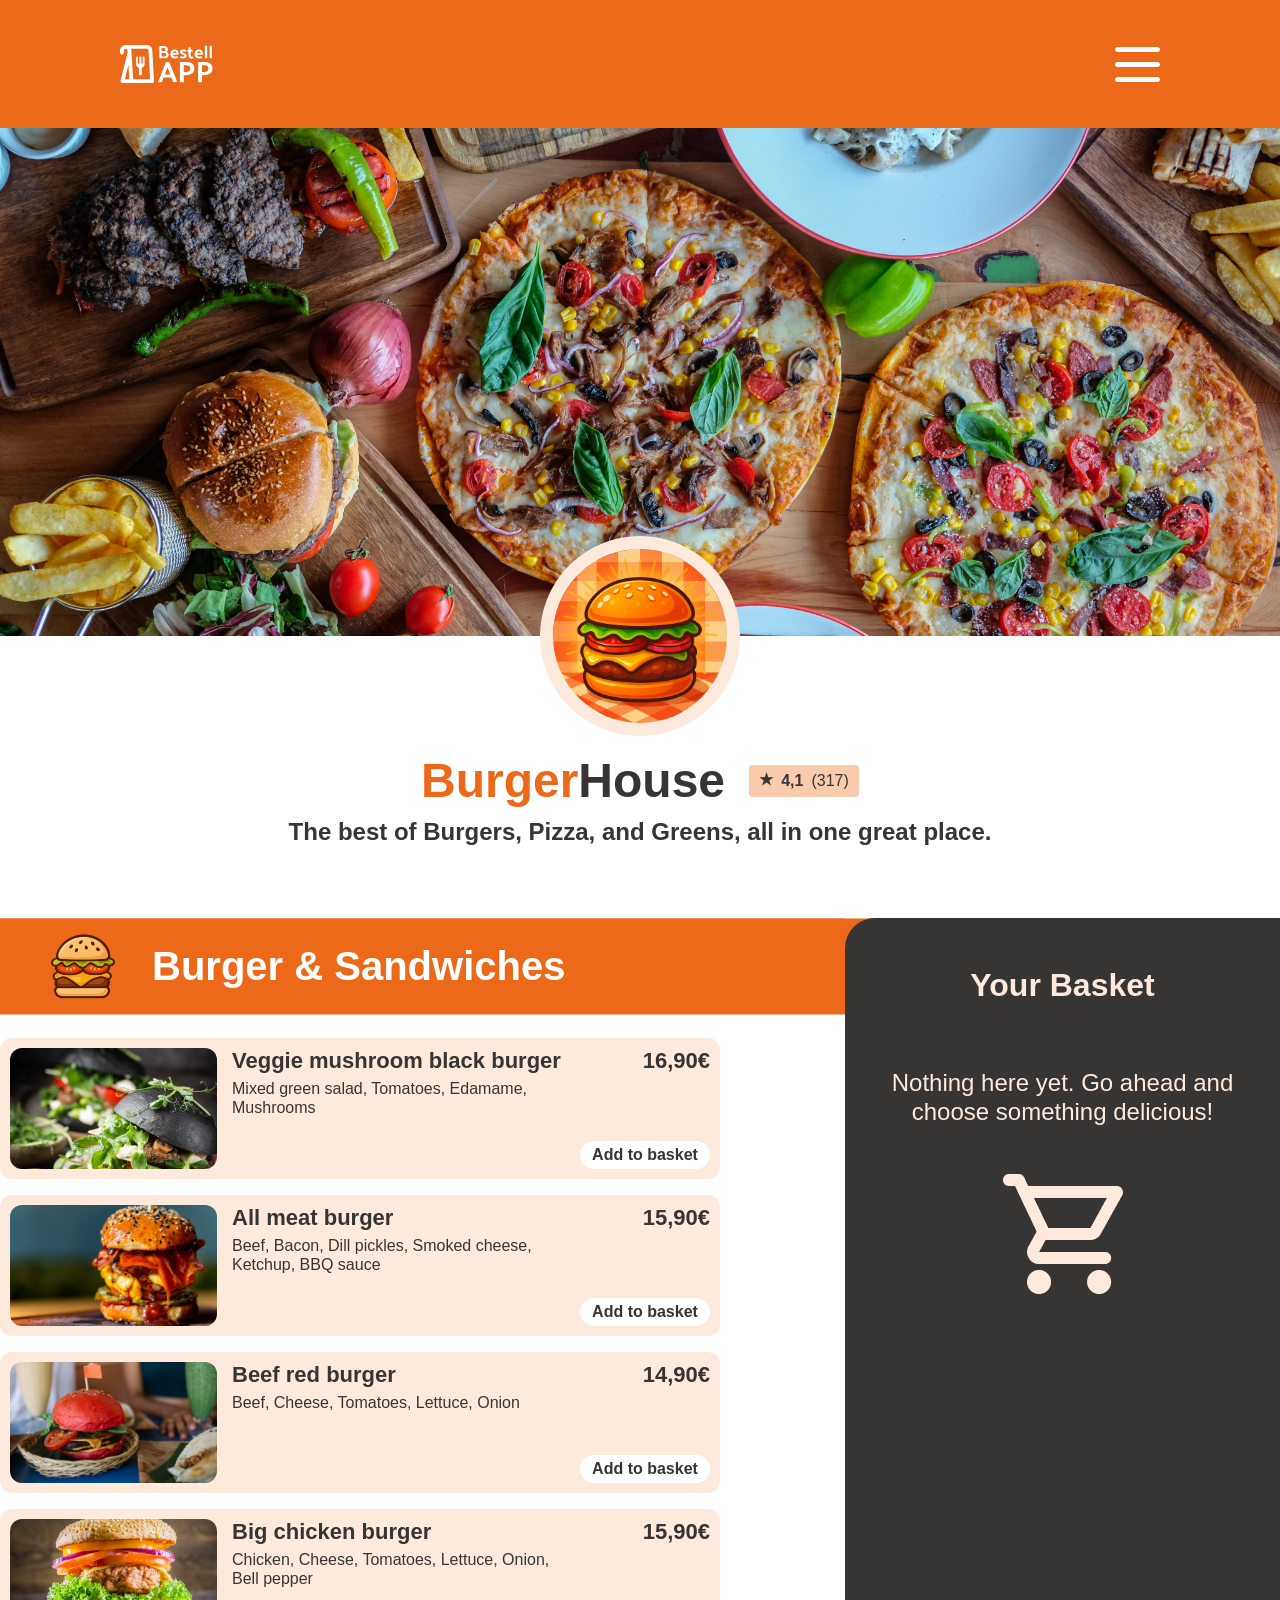
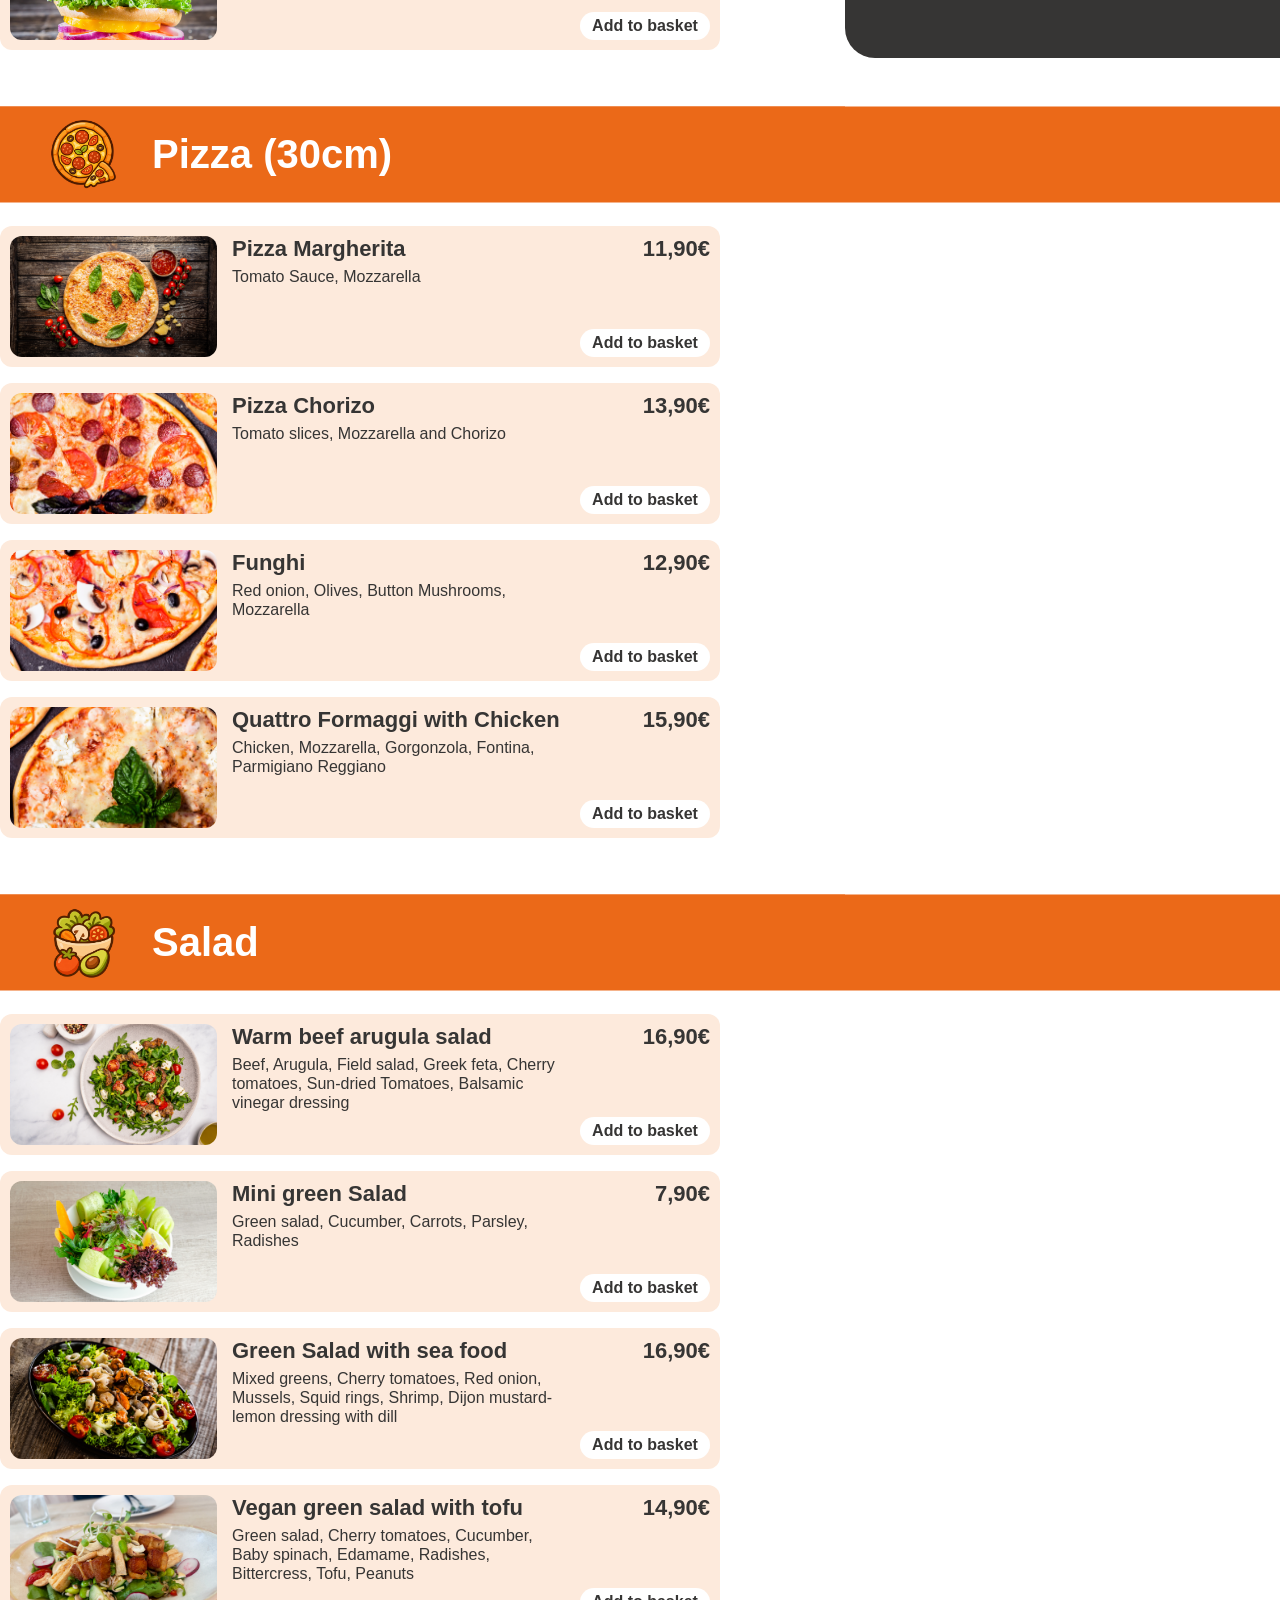
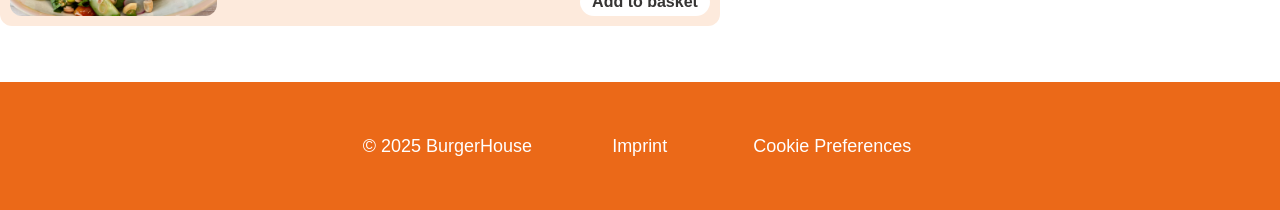
==== index.html @ 4fce0059 "feat: navigation edited" ====
<!DOCTYPE html>
<html lang="en">

<head>
    <meta charset="UTF-8">
    <meta name="viewport" content="width=device-width, initial-scale=1.0">
    <title>BestellApp</title>
    <link rel="stylesheet" href="./style.css">
    <link rel="shortcut icon" href="./assets/icons/Logo 02.svg" type="image/svg">

    <script src="./scripts/db.js" defer></script>
    <script src="./scripts/template.js" defer></script>
    <script src="./script.js" defer></script>
</head>

<body>
    <div class="page-container">

        <!-- HEADER -->
        <header class="site-header">
            <div class="header-content">

                <img class="header-logo" src="./assets/icons/Logo 02.svg" alt="BestellApp Logo">


                <!-- HAMBURGER-MENÜ -->
                <details class="menu-dropdown">

                    <summary aria-label="Open meal categories">
                        <img class="menu-icon" src="./assets/icons/dehaze.svg" alt="">
                    </summary>


                    <!-- KATEGORIE-NAVIGATION -->
                    <nav class="category-nav" aria-label="Meal categories">

                        <a href="#burger-category">
                            <img src="./assets/img/burger_picture.png" alt="">
                            Burger & Sandwiches
                        </a>

                        <a href="#pizza-category">
                            <img src="./assets/img/pizza_picture.png" alt="">
                            Pizza (30cm)
                        </a>

                        <a href="#salad-category">
                            <img src="./assets/img/salat_picture.png" alt="">
                            Salad
                        </a>

                    </nav>


                </details>


            </div>
        </header>
        <main>
            <!-- HERO SECTION -->
            <section class="restaurant-hero" aria-labelledby="restaurant-name">

                <div class="hero-image"></div>

                <div class="restaurant-info">

                    <img class="restaurant-logo" src="./assets/img/burger_hero.png" alt="BurgerHouse Logo">

                    <div class="restaurant-heading">

                        <h1 id="restaurant-name">
                            <span>Burger</span>House
                        </h1>

                        <div class="restaurant-rating" aria-label="Rating: 4.1 out of 5 stars, based on 317 reviews">

                            <span aria-hidden="true">★</span>
                            <span>4,1</span>
                            <span class="rating-count">(317)</span>

                        </div>
                    </div>

                    <p class="restaurant-description">
                        The best of Burgers, Pizza, and Greens, all in one great place.
                    </p>

                </div>

            </section>

            <!-- SPEISEKARTE UND WARENKORB -->
            <div class="menu-and-basket">

                <!-- SPEISEKARTE -->
                <section class="menu-section" aria-label="Our menu">
                    <!-- BURGER & SANDWICHES -->
                    <section class="meal-category" id="burger-category" aria-labelledby="burger-heading">

                        <div class="meal-category-heading">
                            <div class="meal-category-heading-content">
                                <img src="./assets/img/burger_picture.png" alt="">
                                <h2 id="burger-heading">Burger & Sandwiches</h2>
                            </div>
                        </div>

                        <div id="burger-list" class="meal-list">

                        </div>

                    </section>

                    <!-- PIZZA -->
                    <section class="meal-category" id="pizza-category" aria-labelledby="pizza-heading">

                        <div class="meal-category-heading">
                            <div class="meal-category-heading-content">
                                <img src="./assets/img/pizza_picture.png" alt="">
                                <h2 id="pizza-heading">Pizza (30cm)</h2>
                            </div>
                        </div>

                        <div id="pizza-list" class="meal-list">

                        </div>
                    </section>

                    <!-- SALAD -->
                    <section class="meal-category" id="salad-category" aria-labelledby="salad-heading">
                        <div class="meal-category-heading">
                            <div class="meal-category-heading-content">
                                <img src="./assets/img/salat_picture.png" alt="">
                                <h2 id="salad-heading">Salad</h2>
                            </div>
                        </div>

                        <div id="salad-list" class="meal-list">

                        </div>
                    </section>

                </section>

                <!-- STICKY WARENKORB -->
                <aside class="basket-wrapper" aria-labelledby="basket-heading">

                    <div class="basket">

                        <h2 id="basket-heading">Your Basket</h2>

                        <div class="basket-empty">
                            <p>
                                Nothing here yet.
                                Go ahead and choose something delicious!
                            </p>

                            <img src="./assets/img/shopping_cart.png" alt="Image of the Shopping-Cart"
                                class="basket-empty-icon">
                        </div>

                        <div class="basket-content d_none">

                            <div class="basket-items">

                            </div>

                            <div class="basket-summary">

                                <div class="summary-row">
                                    <span>Subtotal</span>
                                    <span id="basket-subtotal">0,00€</span>
                                </div>

                                <div class="summary-row">
                                    <span>Delivery fee</span>
                                    <span>4,99€</span>
                                </div>

                                <div class="summary-divider"></div>

                                <div class="summary-row total-row">
                                    <span>Total</span>
                                    <span id="basket-total">0,00€</span>
                                </div>

                                <button id="basket-buy-btn" class="buy-now-btn" type="button">
                                    Buy now
                                </button>

                            </div>

                        </div>

                    </div>
                </aside>
            </div>

        </main>

        <!-- FOOTER -->
        <footer>
            <div class="footer-content">
                <p>© 2025 BurgerHouse</p>

                <a href="./imprint.html">Imprint</a>

                <button type="button">
                    Cookie Preferences
                </button>
            </div>
        </footer>


        <!-- BESTELLBESTÄTIGUNG -->
        <dialog id="order-dialog" class="order-dialog" aria-labelledby="order-dialog-heading"
            aria-describedby="order-dialog-description">

            <!-- Dialog schließen -->
            <button id="order-dialog-close-id" class="order-dialog-close" type="button"
                aria-label="Close order confirmation">
                ×
            </button>

            <!-- Bestätigungsinhalt -->
            <div class="order-dialog-content">

                <img src="./assets/icons/delivery_car.png" alt="" class="order-dialog-icon">

                <div class="order-dialog-text">
                    <h2 id="order-dialog-heading">Order confirmed!</h2>
                    <p id="order-dialog-description">Your food is on the way!</p>
                </div>

            </div>

        </dialog>


    </div>
</body>

</html>
---- style.css ----
/* Globale Farbvariablen */

:root {
    --primary-color: rgb(235, 105, 24);
    --text-primary: rgb(54, 53, 52);
    --text-secondary: rgb(255, 255, 255);
    --background-color: rgb(255, 255, 255);
    --rating-background: rgb(250, 202, 172);
    --logo-border: rgb(253, 234, 220);
}

/* Globale Einstellungen */

* {
    box-sizing: border-box;
    margin: 0;
    scroll-behavior: smooth;
}

body {
    min-height: 100dvh;
    background-color: var(--background-color);
    color: var(--text-primary);
    font-family: Arial, Helvetica, sans-serif;
    padding-top: 128px;
}

.page-container {
    width: 100%;
    max-width: 1440px;
    margin: 0 auto;
}

/* HEADER */


/* FIXED HEADER */

.site-header {
    position: fixed;
    top: 0;
    left: 0;
    z-index: 1000;

    width: 100%;
    height: 128px;

    background-color: var(--primary-color);
}

.header-content {
    position: relative;

    width: 100%;
    max-width: 1440px;
    margin: 0 auto;

    height: 100%;
    display: flex;
    justify-content: space-between;
    align-items: center;
    padding: 0 120px;
}

.header-logo {
    width: 93px;
    height: 38px;
    object-fit: contain;
}

.menu-icon {
    width: 45px;
    height: 35px;
    object-fit: contain;
}


/* HAMBURGER-MENÜ */

.menu-dropdown {
    position: relative;
}

/* ANKLICKBARER HAMBURGER-BEREICH */

.menu-dropdown summary {
    display: flex;
    align-items: center;

    list-style: none;
    cursor: pointer;
}

/* STANDARD-PFEIL VON DETAILS ENTFERNEN */

.menu-dropdown summary::-webkit-details-marker {
    display: none;
}


/* KATEGORIE-NAVIGATION HORIZONTAL IM HEADER */

.category-nav {
    position: absolute;
    top: 50%;
    right: calc(100% + 24px);
    transform: translateY(-50%);

    width: max-content;
    padding: 0;

    display: flex;
    flex-direction: row;
    align-items: center;
    gap: 12px;

    background-color: transparent;
}

/* LINKS MIT KATEGORIE-ICONS */

.category-nav a {
    display: flex;
    align-items: center;
    gap: 8px;

    padding: 10px;

    color: var(--text-secondary);
    font-size: 18px;
    font-weight: 600;
    text-decoration: none;
    white-space: nowrap;

    border-radius: 8px;
}

/* KATEGORIE-ICONS */

.category-nav img {
    width: 32px;
    height: 32px;
    object-fit: contain;
    flex-shrink: 0;
}

/* HOVER-EFFEKT */

.category-nav a:hover {
    background-color: rgba(255, 255, 255, 0.15);
}

/* FOKUS FÜR DIE TASTATURBEDIENUNG */

.menu-dropdown summary:focus-visible,
.category-nav a:focus-visible {
    outline: 2px solid white;
    outline-offset: 3px;
}

/* HERO SECTION */

.restaurant-hero {
    width: 100%;
    background-color: var(--background-color);
}

.hero-image {
    width: 100%;
    height: 508px;

    background-image: url("./assets/img/hero.jpg");

    background-repeat: no-repeat;

    background-position: center;

    background-size: cover;
}

/* RESTAURANT INFORMATIONEN */

.restaurant-info {
    display: flex;
    flex-direction: column;
    align-items: center;
    padding: 0 20px 72px;
}

.restaurant-logo {
    width: 200px;
    height: 200px;

    border: 13px solid var(--logo-border);
    border-radius: 50%;
    object-fit: cover;

    margin-top: -100px;
    position: relative;
}

/* Restaurantname und Bewertung */

.restaurant-heading {
    display: flex;
    align-items: center;
    justify-content: center;
    gap: 24px;
    margin-top: 16px;
}

.restaurant-heading h1 {
    font-size: 48px;
    font-weight: 700;
    line-height: 1.2;
}

.restaurant-heading h1 span {
    color: var(--primary-color);
}

.restaurant-rating {
    display: flex;
    align-items: center;
    justify-content: center;
    gap: 8px;

    min-width: 110px;
    height: 32px;
    padding: 4px 5px;

    background-color: var(--rating-background);
    border-radius: 4px;

    font-size: 16px;
    font-weight: bold;
}

.restaurant-rating span:first-child {
    transform: translateY(-1.5px);
}

.rating-count {
    font-weight: normal;
}

/* Restaurantbeschreibung */

.restaurant-description {
    margin-top: 8px;
    font-size: 24px;
    font-weight: bold;
    line-height: 1.2;
    text-align: center;
}

/* SPEISEKARTE */

.menu-section {
    width: 100%;
}

/* ABSTAND BEIM SPRINGEN ZU EINER KATEGORIE */

.meal-category {
    scroll-margin-top: 144px;
}


/* KATEGORIE-ÜBERSCHRIFT */

.meal-category-heading {
    width: 100%;
    min-height: 96px;
    background-color: var(--primary-color);
}

.meal-category-heading-content {
    width: 100%;
    max-width: 1200px;
    min-height: 96px;
    margin: 0 auto;
    padding-left: 40px;

    display: flex;
    align-items: center;
    gap: 24px;
}

.meal-category-heading-content img {
    width: 88px;
    height: 91px;
    object-fit: contain;
    flex-shrink: 0;
}

.meal-category-heading h2 {
    font-size: 40px;
    line-height: 1.2;
    font-weight: 700;
    color: var(--text-secondary);
}

/* GERICHTELISTE */

.meal-list {
    width: 100%;
    max-width: 1200px;
    margin: 0 auto;
    padding: 24px 0 56px;

    display: flex;
    flex-direction: column;
    align-items: flex-start;
    gap: 16px;
}

/* GERICHTSKARTE */

.meal-card {
    width: 100%;
    max-width: 720px;
    min-height: 141px;
    padding: 10px;

    display: flex;
    gap: 15px;

    background-color: rgb(253, 234, 220);
    border-radius: 12px;
}

/* GERICHTSBILD */

.meal-card-image {
    width: 207px;
    height: 121px;
    object-fit: cover;
    border-radius: 12px;
    flex-shrink: 0;
}

/* GERICHTSINFORMATIONEN */

.meal-card-info {
    flex: 1;
    min-width: 0;

    display: flex;
    flex-direction: column;
    gap: 4px;
}

.meal-card-info h3 {
    font-size: 22px;
    font-weight: 600;
    line-height: 1.2;
}

.meal-card-info p {
    font-size: 16px;
    font-weight: 500;
    line-height: 1.2;
}

/* PREIS UND BESTELLBUTTON */

.meal-card-order {
    flex: 0 0 130px;

    display: flex;
    flex-direction: column;
    justify-content: space-between;
    align-items: flex-end;
}

.meal-price {
    font-size: 22px;
    font-weight: 600;
    line-height: 1.2;
}

.meal-card-order button {
    padding: 5px 8px;
    width: 130px;

    border: none;
    border-radius: 20px;

    background-color: var(--background-color);
    color: var(--text-primary);

    font-size: 16px;
    font-weight: 600;
    cursor: pointer;
}

.meal-card-order button:hover {
    color: var(--primary-color);
}


/* FOOTER */

footer {
    width: 100%;
    height: 128px;
    background-color: var(--primary-color);
}

.footer-content {
    width: 100%;
    height: 100%;

    display: flex;
    justify-content: center;
    align-items: center;
    gap: 80px;
}

.footer-content p,
.footer-content a,
.footer-content button {
    color: var(--text-secondary);
    font-size: 18px;
    font-weight: 400;
}

.footer-content a {
    text-decoration: none;
}

.footer-content button {
    border: none;
    background: transparent;
    font-family: inherit;
    cursor: pointer;
}

.footer-content a:hover,
.footer-content button:hover {
    text-decoration: underline;
}

/* SPEISEKARTE UND WARENKORB - FLEXBOX LAYOUT */

.menu-and-basket {
    display: flex;
    align-items: stretch;
}

.menu-section {
    flex: 1;
    min-width: 0;
}

.basket-wrapper {
    flex: 0 0 435px;
}

/* STICKY WARENKORB */

.basket {
    position: sticky;
    top: 144px;

    width: 100%;
    height: min(794px, calc(100dvh - 160px));

    padding: 48px 24px 32px;

    background-color: var(--text-primary);
    color: var(--logo-border);

    border-top-left-radius: 30px;
    border-bottom-left-radius: 30px;

    display: flex;
    flex-direction: column;
    align-items: center;
}

/* WARENKORB ÜBERSCHRIFT */

.basket h2 {
    font-family: 'Palanquin', Arial, sans-serif;
    font-size: 32px;
    font-weight: 700;
    line-height: 1.2;
    text-align: center;
    margin-bottom: 48px;
}

/* LEERER WARENKORB */

.basket-empty {
    display: flex;
    flex-direction: column;
    align-items: center;
    gap: 48px;
    margin-top: 16px;
}

.basket-empty p {
    width: 100%;
    max-width: 387px;

    font-size: 24px;
    font-weight: 500;
    line-height: 1.2;
    text-align: center;
}

/* EINKAUFSWAGEN ICON */

.basket-empty-icon {
    width: 120px;
    height: 120px;
    object-fit: contain;
}

/* GEFÜLLTER WARENKORB */

.basket-content {
    width: 100%;
    flex: 1;
    min-height: 0;

    display: flex;
    flex-direction: column;
    justify-content: space-between;
    gap: 24px;
}

/* SCROLLBARER BEREICH FÜR WARENKORB-GERICHTE */

.basket-items {
    width: 100%;
    max-width: 350px;
    margin: 0 auto;

    display: flex;
    flex-direction: column;
    gap: 12px;

    flex: 1;
    min-height: 0;
    max-height: 411px;

    overflow-y: auto;
    padding-right: 10px;
}

/* SCROLLBAR IM WARENKORB */

.basket-items::-webkit-scrollbar {
    width: 4px;
}

.basket-items::-webkit-scrollbar-thumb {
    background-color: var(--logo-border);
    border-radius: 10px;
}

/* EINZELNE WARENKORB-KARTE */

.basket-item {
    width: 100%;
    min-height: 129px;
    flex-shrink: 0;

    padding: 20px;

    display: flex;
    flex-direction: column;
    gap: 8px;

    background-color: var(--logo-border);
    color: var(--text-primary);

    border-radius: 20px;
}

/* OBERER BEREICH DER WARENKORB-KARTE */

.basket-item-top {
    display: flex;
    justify-content: space-between;
    align-items: flex-start;
    gap: 12px;
}

/* GERICHTNAME UND ANZAHL */

.basket-item-top h3 {
    flex: 1;
    min-width: 0;

    font-size: 22px;
    font-weight: 700;
    line-height: 1.2;
}

/* UNTERER BEREICH DER WARENKORB-KARTE */

.basket-item-bottom {
    display: flex;
    justify-content: space-between;
    align-items: center;
}

/* MENGENANZEIGE MIT PLUS- UND MINUSBUTTON */

.basket-quantity {
    display: flex;
    align-items: center;
    gap: 4px;

    font-size: 22px;
    font-weight: 700;
}

/* BUTTONS ZUM ÄNDERN DER ANZAHL */

.basket-quantity button {
    min-width: 24px;
    min-height: 26px;

    padding: 0;
    border: none;

    background: transparent;
    color: inherit;

    font-size: 22px;
    font-weight: 700;
    cursor: pointer;
}

.basket-quantity button:hover {
    color: var(--primary-color);
}

/* BUTTON ZUM ENTFERNEN EINES GERICHTS */

.basket-delete-btn {
    padding: 0;
    border: none;

    background: transparent;
    color: inherit;

    cursor: pointer;
    flex-shrink: 0;
}

.basket-delete-btn img {
    width: 16px;
    height: 18px;
    display: block;
}

/* TASTATURFOKUS DER WARENKORB-BUTTONS */

.basket-delete-btn:focus-visible,
.basket-quantity button:focus-visible {
    outline: 2px solid var(--primary-color);
    outline-offset: 3px;
}

/* GESAMTPREIS EINES GERICHTS */

.basket-item-price {
    font-size: 22px;
    font-weight: 700;
    line-height: 1.2;
    white-space: nowrap;
}

/* PREISÜBERSICHT DES WARENKORBS */

.basket-summary {
    width: 100%;
    max-width: 340px;
    margin: 0 auto;

    flex-shrink: 0;

    display: flex;
    flex-direction: column;
    gap: 12px;
}

/* ZEILE FÜR ZWISCHENSUMME UND LIEFERGEBÜHR */

.summary-row {
    display: flex;
    justify-content: space-between;
    align-items: center;

    font-size: 16px;
    font-weight: 500;
    line-height: 1.2;
}

/* TRENNLINIE VOR DEM GESAMTPREIS */

.summary-divider {
    width: 100%;
    height: 2px;
    background-color: var(--logo-border);
}

/* GESAMTPREIS */

.total-row {
    font-size: 18px;
    font-weight: 700;
}

/* BESTELLBUTTON */

.buy-now-btn {
    margin-top: 8px;
    width: 100%;
    min-height: 52px;

    border: none;
    border-radius: 999px;

    background-color: var(--primary-color);
    color: var(--text-secondary);

    font-size: 18px;
    font-weight: 700;
    cursor: pointer;
}

.buy-now-btn:hover {
    opacity: 0.9;
}

.buy-now-btn:focus-visible {
    outline: 2px solid var(--logo-border);
    outline-offset: 3px;
}

/* BESTELLBESTÄTIGUNG - DIALOG */

.order-dialog {
    position: fixed;
    inset: 0;
    margin: auto;

    width: min(425px, calc(100% - 32px));
    max-height: calc(100dvh - 32px);
    padding: 32px 40px;

    border: none;
    border-radius: 30px;

    background-color: var(--text-primary);
    color: var(--logo-border);

    text-align: center;
}

/* Dialog nur im geöffneten Zustand als Flexbox anzeigen */
.order-dialog[open] {
    display: flex;
    flex-direction: column;
    align-items: center;

    animation: order-dialog-fade-in 250ms ease-out;
}

/* HINTERGRUND ABDUNKELN */

.order-dialog::backdrop {
    background-color: rgba(0, 0, 0, 0.3);
}

/* SCHLIESSEN-BUTTON */

.order-dialog-close {
    position: absolute;
    top: 16px;
    right: 16px;

    width: 32px;
    height: 32px;

    border: none;
    background: transparent;
    color: var(--logo-border);

    font-size: 26px;
    cursor: pointer;
}

.order-dialog-close:focus-visible {
    outline: 2px solid var(--logo-border);
    outline-offset: 3px;
}

/* BESTÄTIGUNGSINHALT */

.order-dialog-content {
    width: 100%;

    display: flex;
    flex-direction: column;
    align-items: center;
}

/* LIEFERWAGEN-ICON */

.order-dialog-icon {
    width: 90px;
    height: 70px;
    object-fit: contain;
    transform: scaleX(-1);
}

/* BESTÄTIGUNGSTEXTE */

.order-dialog-text {
    display: flex;
    flex-direction: column;
    align-items: center;
    gap: 4px;
}

.order-dialog-text h2 {
    font-size: 42px;
    font-weight: 700;
    line-height: 1.2;
}

.order-dialog-text p {
    font-size: 29px;
    font-weight: 700;
    line-height: 1.2;
}

/* ANIMATION BEIM ÖFFNEN */

@keyframes order-dialog-fade-in {
    from {
        opacity: 0;
    }

    to {
        opacity: 1;
    }
}

/* ANIMATION BEIM SCHLIESSEN */

.order-dialog.is-closing {
    opacity: 0;
    transition: opacity 250ms ease-in;
}


/* UTILITY-KLASSE ZUM AUSBLENDEN VON HTML-ELEMENTEN */

.d_none {
    display: none;
}

/* ORANGE HINTERGRÜNDE ÜBER DIE GESAMTE BILDSCHIRMBREITE */

.meal-category-heading,
footer {
    background-color: var(--primary-color);
    box-shadow: 0 0 0 100vmax var(--primary-color);
    clip-path: inset(0 -100vmax);
}
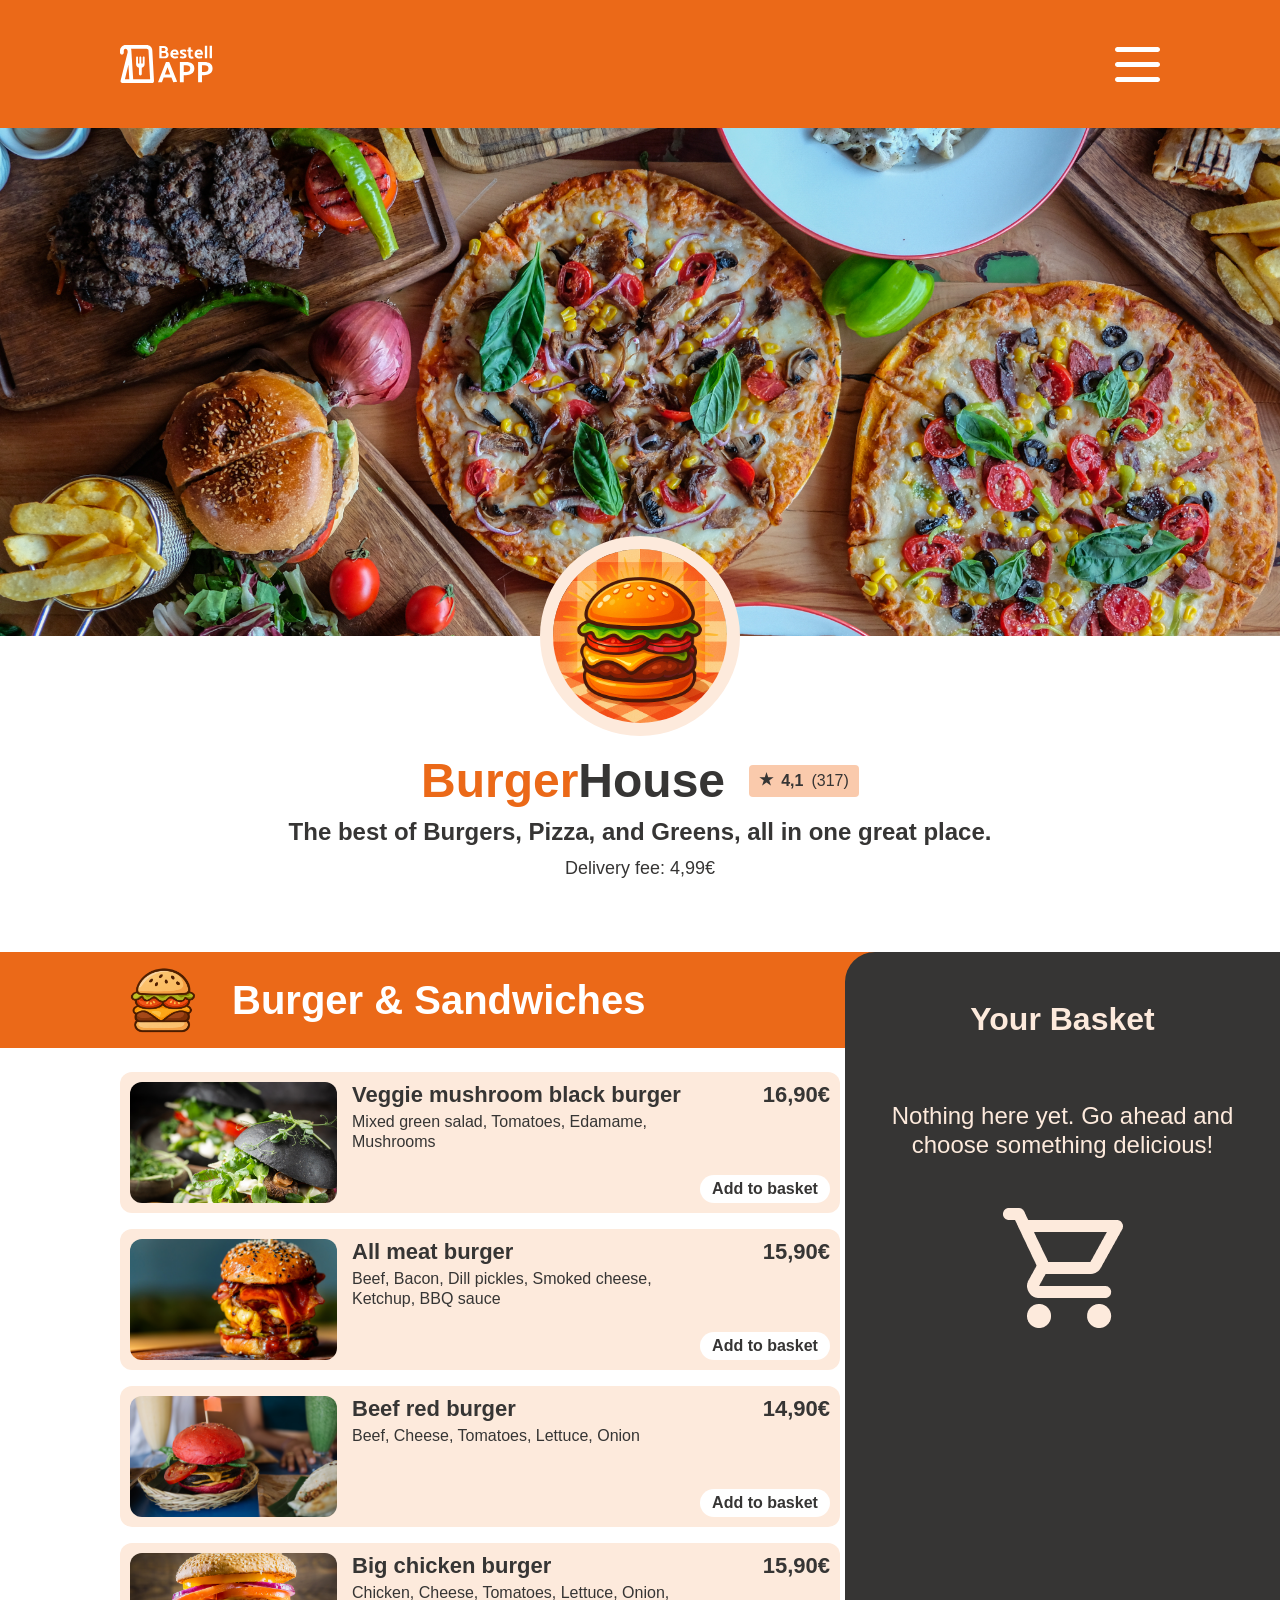
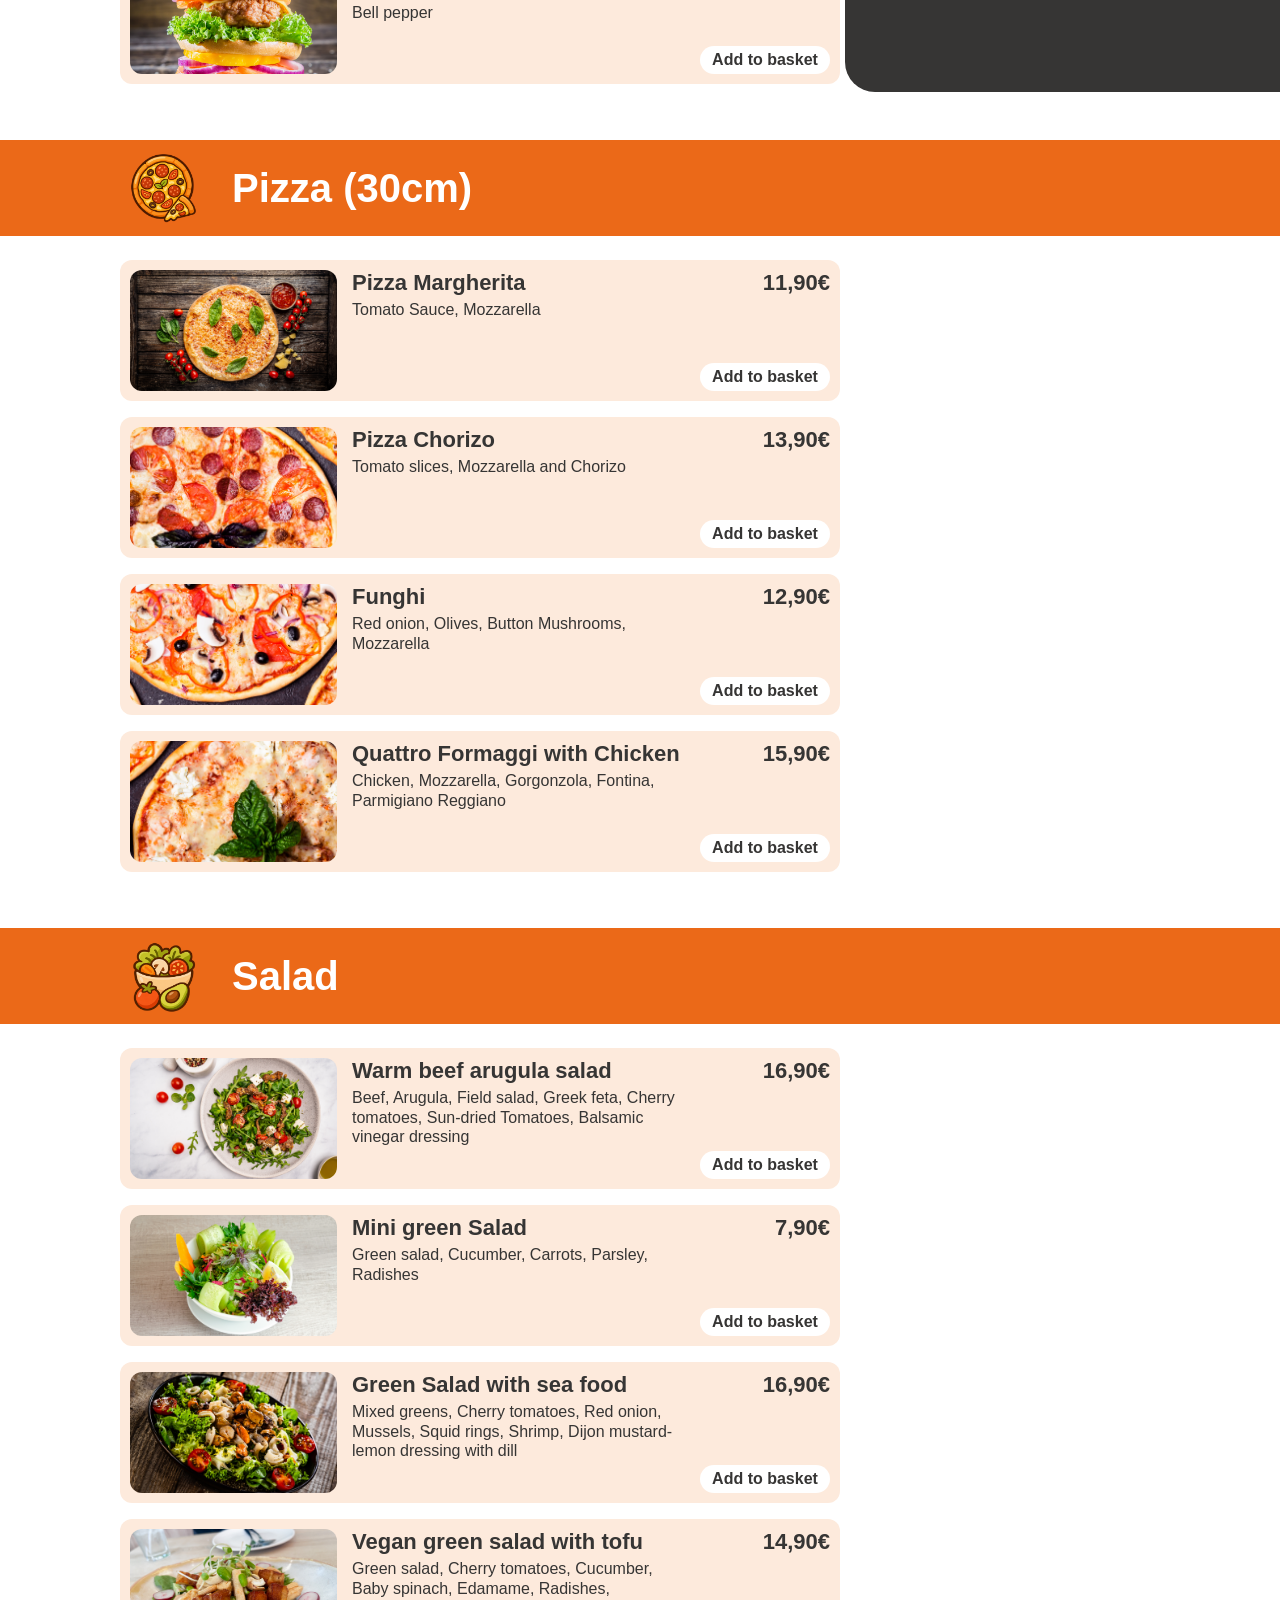
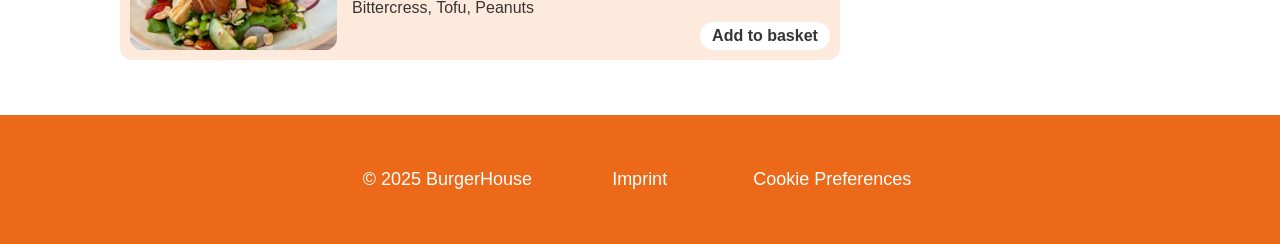
==== commit 18f3db7a: "feat: the rest of the static informations added" ====
--- a/index.html
+++ b/index.html
@@ -86,6 +86,11 @@
                         The best of Burgers, Pizza, and Greens, all in one great place.
                     </p>
 
+                    <!-- LIEFERINFORMATIONEN -->
+                    <p class="restaurant-delivery">
+                        Delivery fee: 4,99€
+                    </p>
+
                 </div>
 
             </section>
--- a/style.css
+++ b/style.css
@@ -254,6 +254,19 @@
     text-align: center;
 }
 
+/* LIEFERINFORMATIONEN */
+
+.restaurant-delivery {
+    margin-top: 12px;
+
+    font-size: 18px;
+    font-weight: 500;
+    line-height: 1.2;
+    text-align: center;
+
+    color: var(--text-primary);
+}
+
 /* SPEISEKARTE */
 
 .menu-section {
@@ -280,7 +293,7 @@
     max-width: 1200px;
     min-height: 96px;
     margin: 0 auto;
-    padding-left: 40px;
+    padding-left: 120px;
 
     display: flex;
     align-items: center;
@@ -307,7 +320,7 @@
     width: 100%;
     max-width: 1200px;
     margin: 0 auto;
-    padding: 24px 0 56px;
+    padding: 24px 0 56px 120px;
 
     display: flex;
     flex-direction: column;
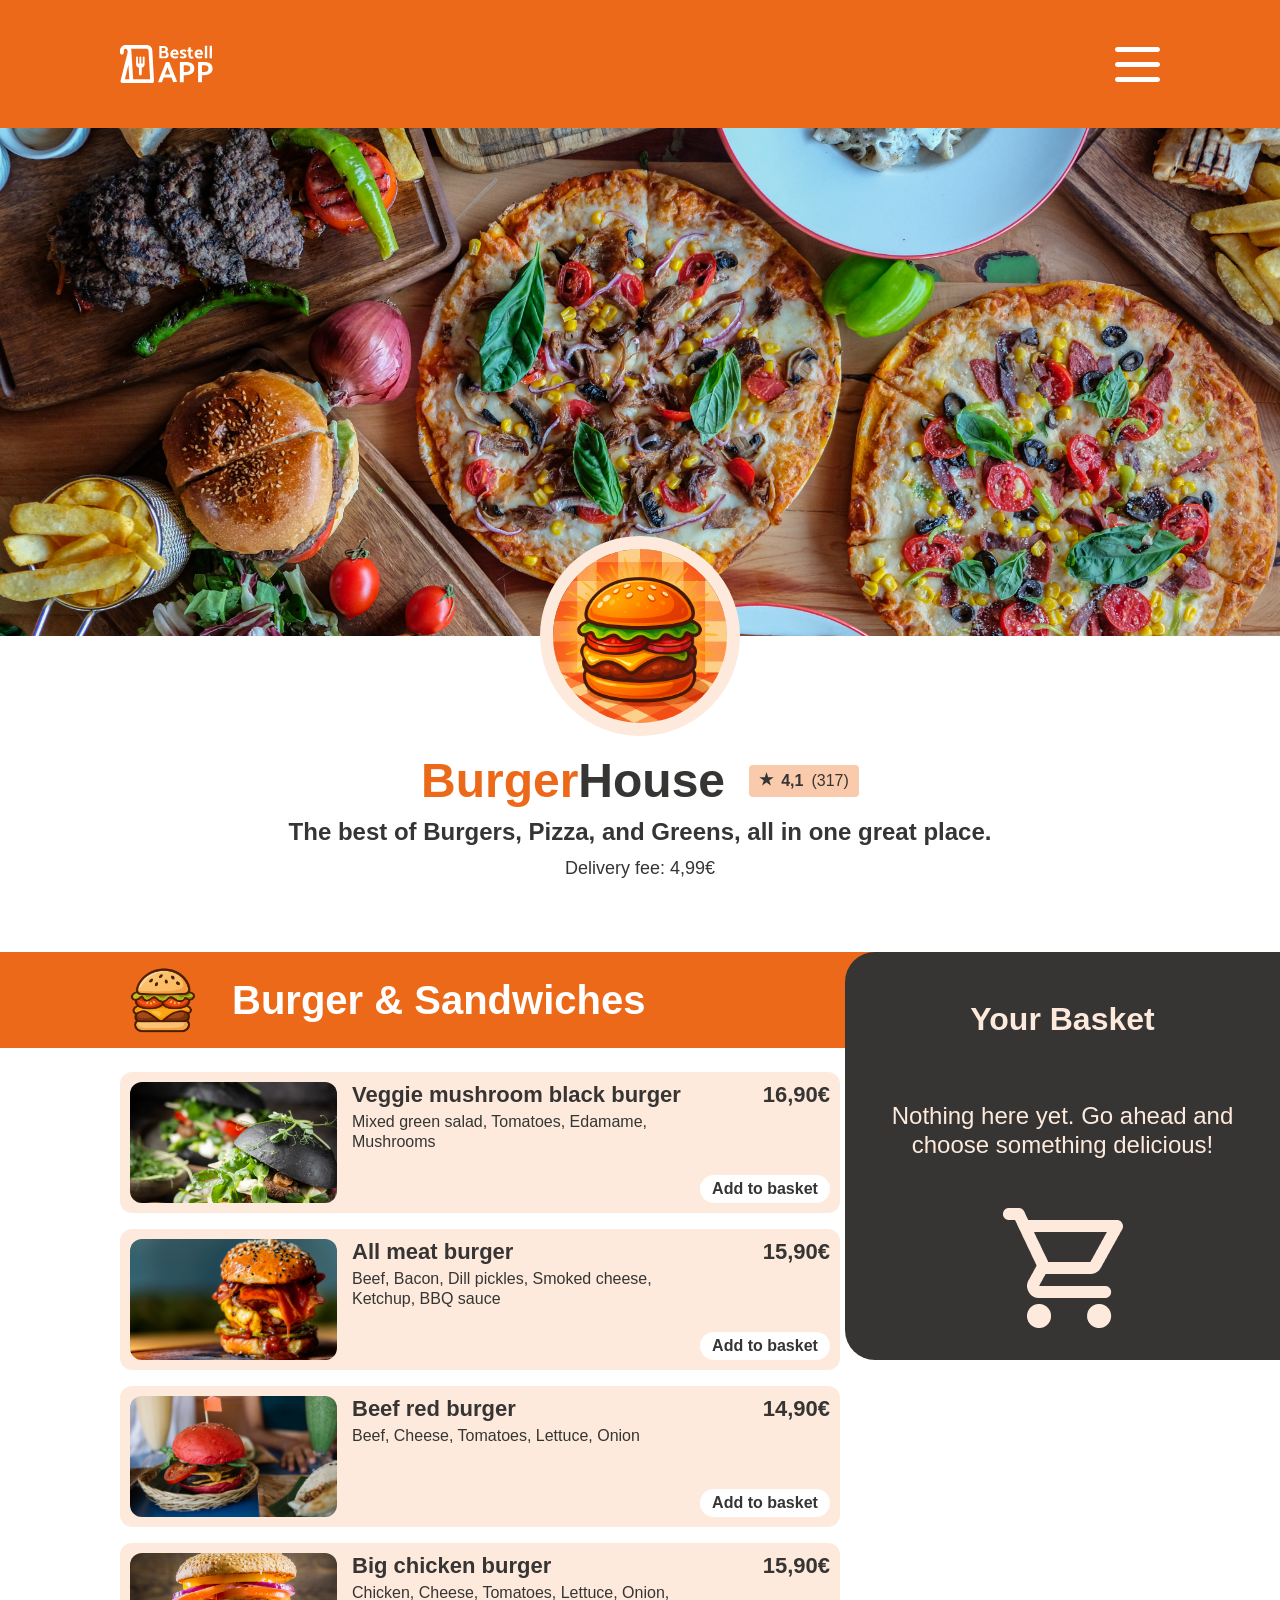
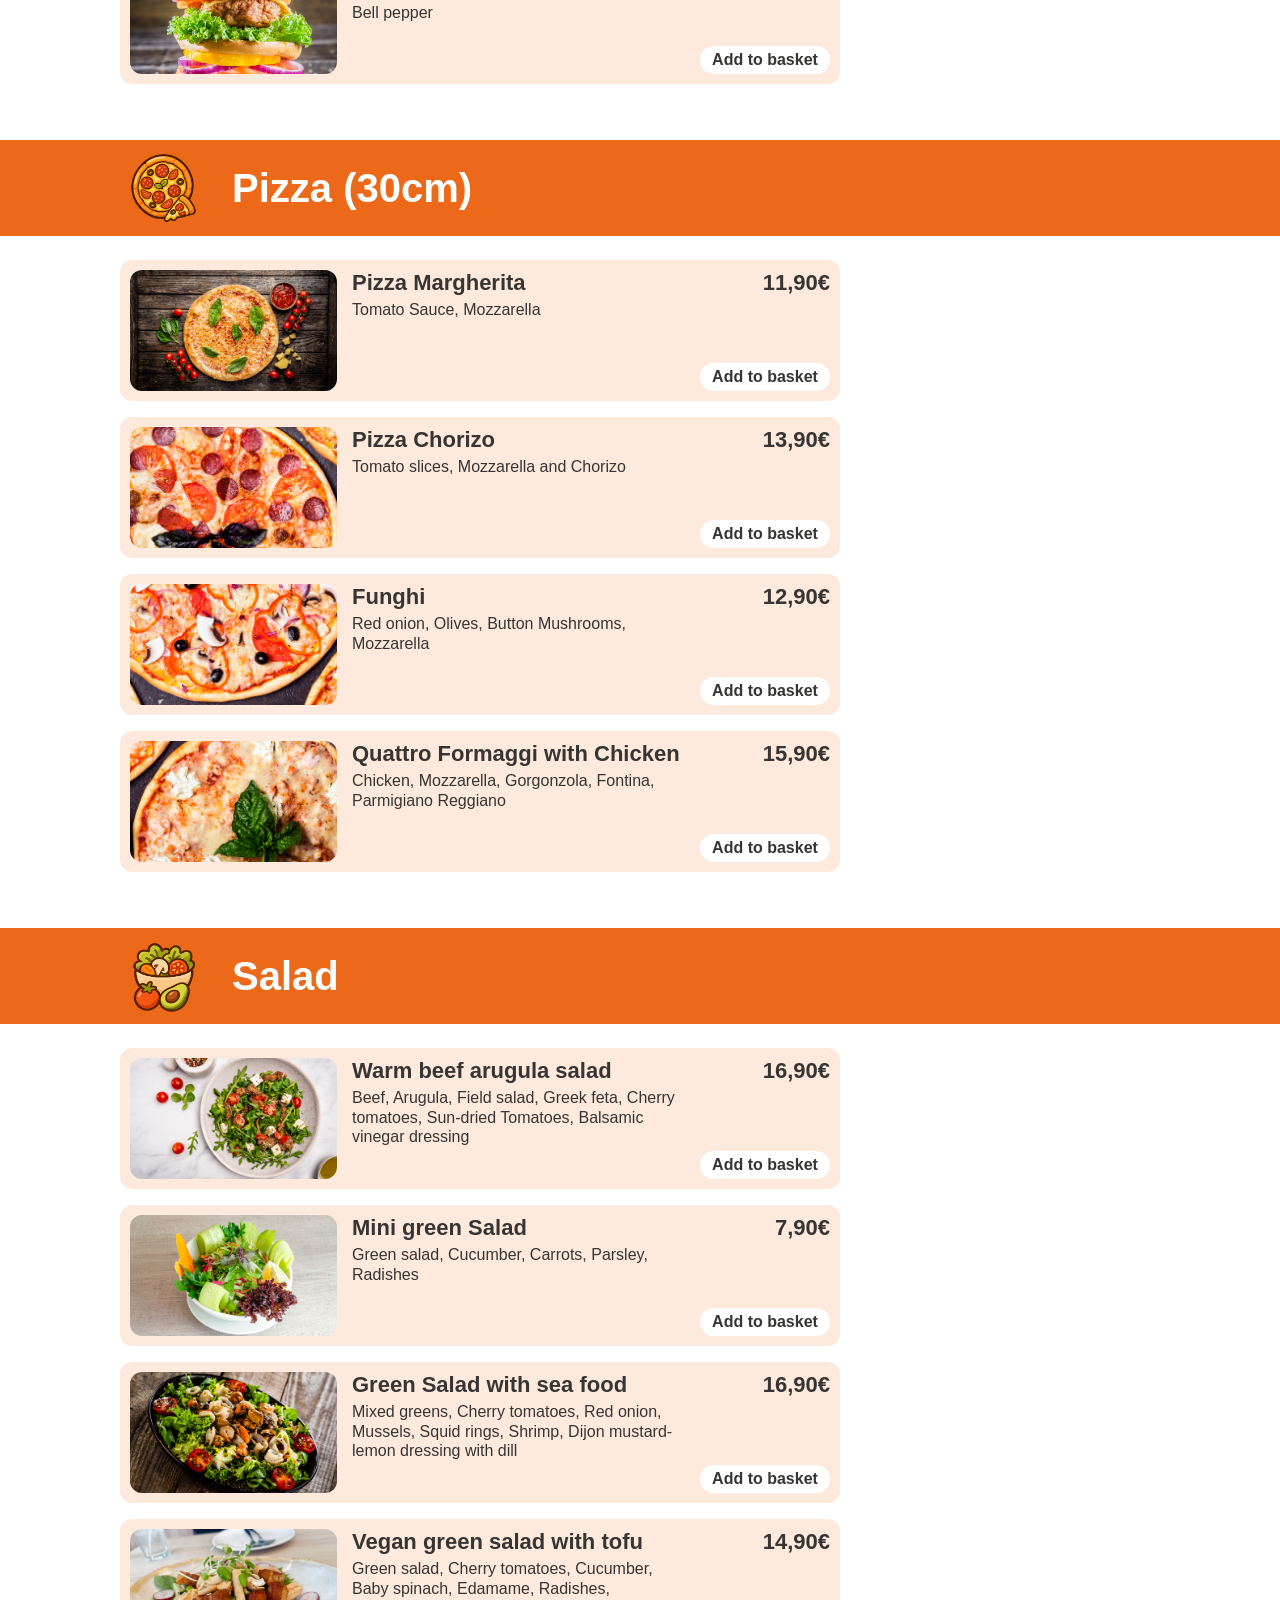
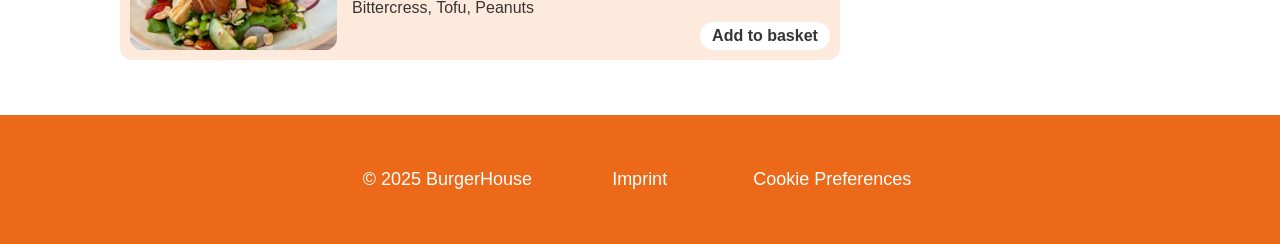
==== commit 2526ecf1: "feat: last fixes with css & testing & automated calculation for scrollbar height & listener added wh" ====
--- a/index.html
+++ b/index.html
@@ -5,7 +5,24 @@
     <meta charset="UTF-8">
     <meta name="viewport" content="width=device-width, initial-scale=1.0">
     <title>BestellApp</title>
+
+    <!-- GENERAL STYLES -->
     <link rel="stylesheet" href="./style.css">
+
+    <!-- COMPONENT STYLES -->
+    <link rel="stylesheet" href="./styles/header.css">
+    <link rel="stylesheet" href="./styles/restaurant.css">
+    <link rel="stylesheet" href="./styles/menu.css">
+    <link rel="stylesheet" href="./styles/basket.css">
+    <link rel="stylesheet" href="./styles/footer.css">
+    <link rel="stylesheet" href="./styles/order-dialog.css">
+
+    <!-- UTILITY STYLES -->
+    <link rel="stylesheet" href="./styles/utilities.css">
+
+    <!-- RESPONSIVE DESIGN -->
+    <link rel="stylesheet" href="./styles/responsive.css">
+
     <link rel="shortcut icon" href="./assets/icons/Logo 02.svg" type="image/svg">
 
     <script src="./scripts/db.js" defer></script>
@@ -14,7 +31,7 @@
 </head>
 
 <body>
-    <div class="page-container">
+    <div id="top" class="page-container">
 
         <!-- HEADER -->
         <header class="site-header">
@@ -56,6 +73,26 @@
 
 
             </div>
+            <!-- KATEGORIE-NAVIGATION FÜR GRÖSSERE MOBILE-ANSICHTEN -->
+
+            <nav class="category-nav" aria-label="Meal categories">
+
+                <a href="#burger-category">
+                    <img src="./assets/img/burger_picture.png" alt="">
+                    Burger & Sandwiches
+                </a>
+
+                <a href="#pizza-category">
+                    <img src="./assets/img/pizza_picture.png" alt="">
+                    Pizza (30cm)
+                </a>
+
+                <a href="#salad-category">
+                    <img src="./assets/img/salat_picture.png" alt="">
+                    Salad
+                </a>
+
+            </nav>
         </header>
         <main>
             <!-- HERO SECTION -->
@@ -216,7 +253,6 @@
             </div>
         </footer>
 
-
         <!-- BESTELLBESTÄTIGUNG -->
         <dialog id="order-dialog" class="order-dialog" aria-labelledby="order-dialog-heading"
             aria-describedby="order-dialog-description">
@@ -241,8 +277,44 @@
 
         </dialog>
 
-
     </div>
+
+    <!-- MOBILE NAVIGATION -->
+    <nav class="mobile-nav" aria-label="Mobile navigation">
+
+        <!-- HOME -->
+        <a href="#top" class="mobile-nav-item" aria-label="Back to top">
+            <img src="./assets/icons/home.svg" alt="">
+        </a>
+
+        <span class="mobile-nav-item" aria-hidden="true">
+            <img src="./assets/icons/person.svg" alt="">
+        </span>
+
+        <span class="mobile-nav-item" aria-hidden="true">
+            <img src="./assets/icons/takeout_dining_2.svg" alt="">
+        </span>
+
+        <!-- BASKET -->
+        <button id="mobile-basket-button" class="mobile-nav-item" type="button" aria-label="Open basket"
+            aria-haspopup="dialog" aria-controls="mobile-basket-dialog">
+
+            <img src="./assets/img/shopping_cart.png" alt="">
+
+            <span id="mobile-basket-count" class="mobile-basket-count d_none" aria-hidden="true">0</span>
+        </button>
+
+    </nav>
+
+    <!-- MOBILE BASKET DIALOG -->
+    <dialog id="mobile-basket-dialog" class="mobile-basket-dialog" aria-labelledby="basket-heading">
+
+        <button id="mobile-basket-close" class="mobile-basket-close" type="button" aria-label="Close basket">
+            ×
+        </button>
+
+    </dialog>
+
 </body>
 
 </html>
--- a/style.css
+++ b/style.css
@@ -1,4 +1,4 @@
-/* Globale Farbvariablen */
+/* GLOBALE FARBVARIABLEN */
 
 :root {
     --primary-color: rgb(235, 105, 24);
@@ -9,7 +9,7 @@
     --logo-border: rgb(253, 234, 220);
 }
 
-/* Globale Einstellungen */
+/* GLOBALE EINSTELLUNGEN */
 
 * {
     box-sizing: border-box;
@@ -25,868 +25,17 @@
     padding-top: 128px;
 }
 
+/* ALLGEMEINE CONTENTBEGRENZUNG */
+
 .page-container {
     width: 100%;
     max-width: 1440px;
     margin: 0 auto;
 }
 
-/* HEADER */
-
-
-/* FIXED HEADER */
-
-.site-header {
-    position: fixed;
-    top: 0;
-    left: 0;
-    z-index: 1000;
-
-    width: 100%;
-    height: 128px;
-
-    background-color: var(--primary-color);
-}
-
-.header-content {
-    position: relative;
-
-    width: 100%;
-    max-width: 1440px;
-    margin: 0 auto;
-
-    height: 100%;
-    display: flex;
-    justify-content: space-between;
-    align-items: center;
-    padding: 0 120px;
-}
-
-.header-logo {
-    width: 93px;
-    height: 38px;
-    object-fit: contain;
-}
-
-.menu-icon {
-    width: 45px;
-    height: 35px;
-    object-fit: contain;
-}
-
-
-/* HAMBURGER-MENÜ */
-
-.menu-dropdown {
-    position: relative;
-}
-
-/* ANKLICKBARER HAMBURGER-BEREICH */
-
-.menu-dropdown summary {
-    display: flex;
-    align-items: center;
-
-    list-style: none;
-    cursor: pointer;
-}
-
-/* STANDARD-PFEIL VON DETAILS ENTFERNEN */
-
-.menu-dropdown summary::-webkit-details-marker {
-    display: none;
-}
-
-
-/* KATEGORIE-NAVIGATION HORIZONTAL IM HEADER */
-
-.category-nav {
-    position: absolute;
-    top: 50%;
-    right: calc(100% + 24px);
-    transform: translateY(-50%);
-
-    width: max-content;
-    padding: 0;
-
-    display: flex;
-    flex-direction: row;
-    align-items: center;
-    gap: 12px;
-
-    background-color: transparent;
-}
-
-/* LINKS MIT KATEGORIE-ICONS */
-
-.category-nav a {
-    display: flex;
-    align-items: center;
-    gap: 8px;
-
-    padding: 10px;
-
-    color: var(--text-secondary);
-    font-size: 18px;
-    font-weight: 600;
-    text-decoration: none;
-    white-space: nowrap;
-
-    border-radius: 8px;
-}
-
-/* KATEGORIE-ICONS */
-
-.category-nav img {
-    width: 32px;
-    height: 32px;
-    object-fit: contain;
-    flex-shrink: 0;
-}
-
-/* HOVER-EFFEKT */
-
-.category-nav a:hover {
-    background-color: rgba(255, 255, 255, 0.15);
-}
-
-/* FOKUS FÜR DIE TASTATURBEDIENUNG */
-
-.menu-dropdown summary:focus-visible,
-.category-nav a:focus-visible {
-    outline: 2px solid white;
-    outline-offset: 3px;
-}
-
-/* HERO SECTION */
-
-.restaurant-hero {
-    width: 100%;
-    background-color: var(--background-color);
-}
-
-.hero-image {
-    width: 100%;
-    height: 508px;
-
-    background-image: url("./assets/img/hero.jpg");
-
-    background-repeat: no-repeat;
-
-    background-position: center;
-
-    background-size: cover;
-}
-
-/* RESTAURANT INFORMATIONEN */
-
-.restaurant-info {
-    display: flex;
-    flex-direction: column;
-    align-items: center;
-    padding: 0 20px 72px;
-}
-
-.restaurant-logo {
-    width: 200px;
-    height: 200px;
-
-    border: 13px solid var(--logo-border);
-    border-radius: 50%;
-    object-fit: cover;
-
-    margin-top: -100px;
-    position: relative;
-}
-
-/* Restaurantname und Bewertung */
-
-.restaurant-heading {
-    display: flex;
-    align-items: center;
-    justify-content: center;
-    gap: 24px;
-    margin-top: 16px;
-}
-
-.restaurant-heading h1 {
-    font-size: 48px;
-    font-weight: 700;
-    line-height: 1.2;
-}
-
-.restaurant-heading h1 span {
-    color: var(--primary-color);
-}
-
-.restaurant-rating {
-    display: flex;
-    align-items: center;
-    justify-content: center;
-    gap: 8px;
-
-    min-width: 110px;
-    height: 32px;
-    padding: 4px 5px;
-
-    background-color: var(--rating-background);
-    border-radius: 4px;
-
-    font-size: 16px;
-    font-weight: bold;
-}
-
-.restaurant-rating span:first-child {
-    transform: translateY(-1.5px);
-}
-
-.rating-count {
-    font-weight: normal;
-}
-
-/* Restaurantbeschreibung */
-
-.restaurant-description {
-    margin-top: 8px;
-    font-size: 24px;
-    font-weight: bold;
-    line-height: 1.2;
-    text-align: center;
-}
-
-/* LIEFERINFORMATIONEN */
-
-.restaurant-delivery {
-    margin-top: 12px;
-
-    font-size: 18px;
-    font-weight: 500;
-    line-height: 1.2;
-    text-align: center;
-
-    color: var(--text-primary);
-}
-
-/* SPEISEKARTE */
-
-.menu-section {
-    width: 100%;
-}
-
-/* ABSTAND BEIM SPRINGEN ZU EINER KATEGORIE */
-
-.meal-category {
-    scroll-margin-top: 144px;
-}
-
-
-/* KATEGORIE-ÜBERSCHRIFT */
-
-.meal-category-heading {
-    width: 100%;
-    min-height: 96px;
-    background-color: var(--primary-color);
-}
-
-.meal-category-heading-content {
-    width: 100%;
-    max-width: 1200px;
-    min-height: 96px;
-    margin: 0 auto;
-    padding-left: 120px;
-
-    display: flex;
-    align-items: center;
-    gap: 24px;
-}
-
-.meal-category-heading-content img {
-    width: 88px;
-    height: 91px;
-    object-fit: contain;
-    flex-shrink: 0;
-}
-
-.meal-category-heading h2 {
-    font-size: 40px;
-    line-height: 1.2;
-    font-weight: 700;
-    color: var(--text-secondary);
-}
-
-/* GERICHTELISTE */
-
-.meal-list {
-    width: 100%;
-    max-width: 1200px;
-    margin: 0 auto;
-    padding: 24px 0 56px 120px;
-
-    display: flex;
-    flex-direction: column;
-    align-items: flex-start;
-    gap: 16px;
-}
-
-/* GERICHTSKARTE */
-
-.meal-card {
-    width: 100%;
-    max-width: 720px;
-    min-height: 141px;
-    padding: 10px;
-
-    display: flex;
-    gap: 15px;
-
-    background-color: rgb(253, 234, 220);
-    border-radius: 12px;
-}
-
-/* GERICHTSBILD */
-
-.meal-card-image {
-    width: 207px;
-    height: 121px;
-    object-fit: cover;
-    border-radius: 12px;
-    flex-shrink: 0;
-}
-
-/* GERICHTSINFORMATIONEN */
-
-.meal-card-info {
-    flex: 1;
-    min-width: 0;
-
-    display: flex;
-    flex-direction: column;
-    gap: 4px;
-}
-
-.meal-card-info h3 {
-    font-size: 22px;
-    font-weight: 600;
-    line-height: 1.2;
-}
-
-.meal-card-info p {
-    font-size: 16px;
-    font-weight: 500;
-    line-height: 1.2;
-}
-
-/* PREIS UND BESTELLBUTTON */
-
-.meal-card-order {
-    flex: 0 0 130px;
-
-    display: flex;
-    flex-direction: column;
-    justify-content: space-between;
-    align-items: flex-end;
-}
-
-.meal-price {
-    font-size: 22px;
-    font-weight: 600;
-    line-height: 1.2;
-}
-
-.meal-card-order button {
-    padding: 5px 8px;
-    width: 130px;
-
-    border: none;
-    border-radius: 20px;
-
-    background-color: var(--background-color);
-    color: var(--text-primary);
-
-    font-size: 16px;
-    font-weight: 600;
-    cursor: pointer;
-}
-
-.meal-card-order button:hover {
-    color: var(--primary-color);
-}
-
-
-/* FOOTER */
-
-footer {
-    width: 100%;
-    height: 128px;
-    background-color: var(--primary-color);
-}
-
-.footer-content {
-    width: 100%;
-    height: 100%;
-
-    display: flex;
-    justify-content: center;
-    align-items: center;
-    gap: 80px;
-}
-
-.footer-content p,
-.footer-content a,
-.footer-content button {
-    color: var(--text-secondary);
-    font-size: 18px;
-    font-weight: 400;
-}
-
-.footer-content a {
-    text-decoration: none;
-}
-
-.footer-content button {
-    border: none;
-    background: transparent;
-    font-family: inherit;
-    cursor: pointer;
-}
-
-.footer-content a:hover,
-.footer-content button:hover {
-    text-decoration: underline;
-}
-
-/* SPEISEKARTE UND WARENKORB - FLEXBOX LAYOUT */
+/* GEMEINSAMES FLEXBOX-LAYOUT */
 
 .menu-and-basket {
     display: flex;
     align-items: stretch;
 }
-
-.menu-section {
-    flex: 1;
-    min-width: 0;
-}
-
-.basket-wrapper {
-    flex: 0 0 435px;
-}
-
-/* STICKY WARENKORB */
-
-.basket {
-    position: sticky;
-    top: 144px;
-
-    width: 100%;
-    height: min(794px, calc(100dvh - 160px));
-
-    padding: 48px 24px 32px;
-
-    background-color: var(--text-primary);
-    color: var(--logo-border);
-
-    border-top-left-radius: 30px;
-    border-bottom-left-radius: 30px;
-
-    display: flex;
-    flex-direction: column;
-    align-items: center;
-}
-
-/* WARENKORB ÜBERSCHRIFT */
-
-.basket h2 {
-    font-family: 'Palanquin', Arial, sans-serif;
-    font-size: 32px;
-    font-weight: 700;
-    line-height: 1.2;
-    text-align: center;
-    margin-bottom: 48px;
-}
-
-/* LEERER WARENKORB */
-
-.basket-empty {
-    display: flex;
-    flex-direction: column;
-    align-items: center;
-    gap: 48px;
-    margin-top: 16px;
-}
-
-.basket-empty p {
-    width: 100%;
-    max-width: 387px;
-
-    font-size: 24px;
-    font-weight: 500;
-    line-height: 1.2;
-    text-align: center;
-}
-
-/* EINKAUFSWAGEN ICON */
-
-.basket-empty-icon {
-    width: 120px;
-    height: 120px;
-    object-fit: contain;
-}
-
-/* GEFÜLLTER WARENKORB */
-
-.basket-content {
-    width: 100%;
-    flex: 1;
-    min-height: 0;
-
-    display: flex;
-    flex-direction: column;
-    justify-content: space-between;
-    gap: 24px;
-}
-
-/* SCROLLBARER BEREICH FÜR WARENKORB-GERICHTE */
-
-.basket-items {
-    width: 100%;
-    max-width: 350px;
-    margin: 0 auto;
-
-    display: flex;
-    flex-direction: column;
-    gap: 12px;
-
-    flex: 1;
-    min-height: 0;
-    max-height: 411px;
-
-    overflow-y: auto;
-    padding-right: 10px;
-}
-
-/* SCROLLBAR IM WARENKORB */
-
-.basket-items::-webkit-scrollbar {
-    width: 4px;
-}
-
-.basket-items::-webkit-scrollbar-thumb {
-    background-color: var(--logo-border);
-    border-radius: 10px;
-}
-
-/* EINZELNE WARENKORB-KARTE */
-
-.basket-item {
-    width: 100%;
-    min-height: 129px;
-    flex-shrink: 0;
-
-    padding: 20px;
-
-    display: flex;
-    flex-direction: column;
-    gap: 8px;
-
-    background-color: var(--logo-border);
-    color: var(--text-primary);
-
-    border-radius: 20px;
-}
-
-/* OBERER BEREICH DER WARENKORB-KARTE */
-
-.basket-item-top {
-    display: flex;
-    justify-content: space-between;
-    align-items: flex-start;
-    gap: 12px;
-}
-
-/* GERICHTNAME UND ANZAHL */
-
-.basket-item-top h3 {
-    flex: 1;
-    min-width: 0;
-
-    font-size: 22px;
-    font-weight: 700;
-    line-height: 1.2;
-}
-
-/* UNTERER BEREICH DER WARENKORB-KARTE */
-
-.basket-item-bottom {
-    display: flex;
-    justify-content: space-between;
-    align-items: center;
-}
-
-/* MENGENANZEIGE MIT PLUS- UND MINUSBUTTON */
-
-.basket-quantity {
-    display: flex;
-    align-items: center;
-    gap: 4px;
-
-    font-size: 22px;
-    font-weight: 700;
-}
-
-/* BUTTONS ZUM ÄNDERN DER ANZAHL */
-
-.basket-quantity button {
-    min-width: 24px;
-    min-height: 26px;
-
-    padding: 0;
-    border: none;
-
-    background: transparent;
-    color: inherit;
-
-    font-size: 22px;
-    font-weight: 700;
-    cursor: pointer;
-}
-
-.basket-quantity button:hover {
-    color: var(--primary-color);
-}
-
-/* BUTTON ZUM ENTFERNEN EINES GERICHTS */
-
-.basket-delete-btn {
-    padding: 0;
-    border: none;
-
-    background: transparent;
-    color: inherit;
-
-    cursor: pointer;
-    flex-shrink: 0;
-}
-
-.basket-delete-btn img {
-    width: 16px;
-    height: 18px;
-    display: block;
-}
-
-/* TASTATURFOKUS DER WARENKORB-BUTTONS */
-
-.basket-delete-btn:focus-visible,
-.basket-quantity button:focus-visible {
-    outline: 2px solid var(--primary-color);
-    outline-offset: 3px;
-}
-
-/* GESAMTPREIS EINES GERICHTS */
-
-.basket-item-price {
-    font-size: 22px;
-    font-weight: 700;
-    line-height: 1.2;
-    white-space: nowrap;
-}
-
-/* PREISÜBERSICHT DES WARENKORBS */
-
-.basket-summary {
-    width: 100%;
-    max-width: 340px;
-    margin: 0 auto;
-
-    flex-shrink: 0;
-
-    display: flex;
-    flex-direction: column;
-    gap: 12px;
-}
-
-/* ZEILE FÜR ZWISCHENSUMME UND LIEFERGEBÜHR */
-
-.summary-row {
-    display: flex;
-    justify-content: space-between;
-    align-items: center;
-
-    font-size: 16px;
-    font-weight: 500;
-    line-height: 1.2;
-}
-
-/* TRENNLINIE VOR DEM GESAMTPREIS */
-
-.summary-divider {
-    width: 100%;
-    height: 2px;
-    background-color: var(--logo-border);
-}
-
-/* GESAMTPREIS */
-
-.total-row {
-    font-size: 18px;
-    font-weight: 700;
-}
-
-/* BESTELLBUTTON */
-
-.buy-now-btn {
-    margin-top: 8px;
-    width: 100%;
-    min-height: 52px;
-
-    border: none;
-    border-radius: 999px;
-
-    background-color: var(--primary-color);
-    color: var(--text-secondary);
-
-    font-size: 18px;
-    font-weight: 700;
-    cursor: pointer;
-}
-
-.buy-now-btn:hover {
-    opacity: 0.9;
-}
-
-.buy-now-btn:focus-visible {
-    outline: 2px solid var(--logo-border);
-    outline-offset: 3px;
-}
-
-/* BESTELLBESTÄTIGUNG - DIALOG */
-
-.order-dialog {
-    position: fixed;
-    inset: 0;
-    margin: auto;
-
-    width: min(425px, calc(100% - 32px));
-    max-height: calc(100dvh - 32px);
-    padding: 32px 40px;
-
-    border: none;
-    border-radius: 30px;
-
-    background-color: var(--text-primary);
-    color: var(--logo-border);
-
-    text-align: center;
-}
-
-/* Dialog nur im geöffneten Zustand als Flexbox anzeigen */
-.order-dialog[open] {
-    display: flex;
-    flex-direction: column;
-    align-items: center;
-
-    animation: order-dialog-fade-in 250ms ease-out;
-}
-
-/* HINTERGRUND ABDUNKELN */
-
-.order-dialog::backdrop {
-    background-color: rgba(0, 0, 0, 0.3);
-}
-
-/* SCHLIESSEN-BUTTON */
-
-.order-dialog-close {
-    position: absolute;
-    top: 16px;
-    right: 16px;
-
-    width: 32px;
-    height: 32px;
-
-    border: none;
-    background: transparent;
-    color: var(--logo-border);
-
-    font-size: 26px;
-    cursor: pointer;
-}
-
-.order-dialog-close:focus-visible {
-    outline: 2px solid var(--logo-border);
-    outline-offset: 3px;
-}
-
-/* BESTÄTIGUNGSINHALT */
-
-.order-dialog-content {
-    width: 100%;
-
-    display: flex;
-    flex-direction: column;
-    align-items: center;
-}
-
-/* LIEFERWAGEN-ICON */
-
-.order-dialog-icon {
-    width: 90px;
-    height: 70px;
-    object-fit: contain;
-    transform: scaleX(-1);
-}
-
-/* BESTÄTIGUNGSTEXTE */
-
-.order-dialog-text {
-    display: flex;
-    flex-direction: column;
-    align-items: center;
-    gap: 4px;
-}
-
-.order-dialog-text h2 {
-    font-size: 42px;
-    font-weight: 700;
-    line-height: 1.2;
-}
-
-.order-dialog-text p {
-    font-size: 29px;
-    font-weight: 700;
-    line-height: 1.2;
-}
-
-/* ANIMATION BEIM ÖFFNEN */
-
-@keyframes order-dialog-fade-in {
-    from {
-        opacity: 0;
-    }
-
-    to {
-        opacity: 1;
-    }
-}
-
-/* ANIMATION BEIM SCHLIESSEN */
-
-.order-dialog.is-closing {
-    opacity: 0;
-    transition: opacity 250ms ease-in;
-}
-
-
-/* UTILITY-KLASSE ZUM AUSBLENDEN VON HTML-ELEMENTEN */
-
-.d_none {
-    display: none;
-}
-
-/* ORANGE HINTERGRÜNDE ÜBER DIE GESAMTE BILDSCHIRMBREITE */
-
-.meal-category-heading,
-footer {
-    background-color: var(--primary-color);
-    box-shadow: 0 0 0 100vmax var(--primary-color);
-    clip-path: inset(0 -100vmax);
-}
--- a/styles/header.css
+++ b/styles/header.css
@@ -0,0 +1,123 @@
+/* FIXED HEADER */
+
+.site-header {
+    position: fixed;
+    top: 0;
+    left: 0;
+    z-index: 1000;
+
+    width: 100%;
+    height: 128px;
+
+    background-color: var(--primary-color);
+}
+
+.header-content {
+    position: relative;
+
+    width: 100%;
+    max-width: 1440px;
+    margin: 0 auto;
+
+    height: 100%;
+    display: flex;
+    justify-content: space-between;
+    align-items: center;
+    padding: 0 120px;
+}
+
+.header-logo {
+    width: 93px;
+    height: 38px;
+    object-fit: contain;
+}
+
+.menu-icon {
+    width: 45px;
+    height: 35px;
+    object-fit: contain;
+}
+
+
+/* HAMBURGER-MENÜ */
+
+.menu-dropdown {
+    position: relative;
+}
+
+/* ANKLICKBARER HAMBURGER-BEREICH */
+
+.menu-dropdown summary {
+    display: flex;
+    align-items: center;
+
+    list-style: none;
+    cursor: pointer;
+}
+
+/* STANDARD-PFEIL VON DETAILS ENTFERNEN */
+
+.menu-dropdown summary::-webkit-details-marker {
+    display: none;
+}
+
+
+/* KATEGORIE-NAVIGATION HORIZONTAL IM HEADER */
+
+.category-nav {
+    position: absolute;
+    top: 50%;
+    right: calc(100% + 24px);
+    transform: translateY(-50%);
+
+    width: max-content;
+    padding: 0;
+
+    display: flex;
+    flex-direction: row;
+    align-items: center;
+    gap: 12px;
+
+    background-color: transparent;
+}
+
+/* LINKS MIT KATEGORIE-ICONS */
+
+.category-nav a {
+    display: flex;
+    align-items: center;
+    gap: 8px;
+
+    padding: 10px;
+
+    color: var(--text-secondary);
+    font-size: 18px;
+    font-weight: 600;
+    text-decoration: none;
+    white-space: nowrap;
+
+    border-radius: 8px;
+}
+
+/* KATEGORIE-ICONS */
+
+.category-nav img {
+    width: 32px;
+    height: 32px;
+    object-fit: contain;
+    flex-shrink: 0;
+}
+
+/* HOVER-EFFEKT */
+
+.category-nav a:hover {
+    background-color: rgba(255, 255, 255, 0.15);
+}
+
+/* FOKUS FÜR DIE TASTATURBEDIENUNG */
+
+.menu-dropdown summary:focus-visible,
+.category-nav a:focus-visible {
+    outline: 2px solid white;
+    outline-offset: 3px;
+}
--- a/styles/restaurant.css
+++ b/styles/restaurant.css
@@ -0,0 +1,108 @@
+/* HERO SECTION */
+
+.restaurant-hero {
+    width: 100%;
+    background-color: var(--background-color);
+}
+
+.hero-image {
+    width: 100%;
+    height: 508px;
+
+    background-image: url("../assets/img/hero.jpg");
+
+    background-repeat: no-repeat;
+
+    background-position: center;
+
+    background-size: cover;
+}
+
+/* RESTAURANT INFORMATIONEN */
+
+.restaurant-info {
+    display: flex;
+    flex-direction: column;
+    align-items: center;
+    padding: 0 20px 72px;
+}
+
+.restaurant-logo {
+    width: 200px;
+    height: 200px;
+
+    border: 13px solid var(--logo-border);
+    border-radius: 50%;
+    object-fit: cover;
+
+    margin-top: -100px;
+    position: relative;
+}
+
+/* Restaurantname und Bewertung */
+
+.restaurant-heading {
+    display: flex;
+    align-items: center;
+    justify-content: center;
+    gap: 24px;
+    margin-top: 16px;
+}
+
+.restaurant-heading h1 {
+    font-size: 48px;
+    font-weight: 700;
+    line-height: 1.2;
+}
+
+.restaurant-heading h1 span {
+    color: var(--primary-color);
+}
+
+.restaurant-rating {
+    display: flex;
+    align-items: center;
+    justify-content: center;
+    gap: 8px;
+
+    min-width: 110px;
+    height: 32px;
+    padding: 4px 5px;
+
+    background-color: var(--rating-background);
+    border-radius: 4px;
+
+    font-size: 16px;
+    font-weight: bold;
+}
+
+.restaurant-rating span:first-child {
+    transform: translateY(-1.5px);
+}
+
+.rating-count {
+    font-weight: normal;
+}
+
+/* Restaurantbeschreibung */
+
+.restaurant-description {
+    margin-top: 8px;
+    font-size: 24px;
+    font-weight: bold;
+    line-height: 1.2;
+    text-align: center;
+}
+
+/* LIEFERINFORMATIONEN */
+
+.restaurant-delivery {
+    margin-top: 12px;
+
+    font-size: 18px;
+    font-weight: 500;
+    line-height: 1.2;
+    text-align: center;
+
+    color: var(--text-primary);
+}
--- a/styles/menu.css
+++ b/styles/menu.css
@@ -0,0 +1,151 @@
+/* SPEISEKARTE */
+
+.menu-section {
+    width: 100%;
+}
+
+/* ABSTAND BEIM SPRINGEN ZU EINER KATEGORIE */
+
+.meal-category {
+    scroll-margin-top: 144px;
+}
+
+
+/* KATEGORIE-ÜBERSCHRIFT */
+
+.meal-category-heading {
+    width: 100%;
+    min-height: 96px;
+    background-color: var(--primary-color);
+}
+
+.meal-category-heading-content {
+    width: 100%;
+    max-width: 1200px;
+    min-height: 96px;
+    margin: 0 auto;
+    padding-left: 120px;
+
+    display: flex;
+    align-items: center;
+    gap: 24px;
+}
+
+.meal-category-heading-content img {
+    width: 88px;
+    height: 91px;
+    object-fit: contain;
+    flex-shrink: 0;
+}
+
+.meal-category-heading h2 {
+    font-size: 40px;
+    line-height: 1.2;
+    font-weight: 700;
+    color: var(--text-secondary);
+}
+
+/* GERICHTELISTE */
+
+.meal-list {
+    width: 100%;
+    max-width: 1200px;
+    margin: 0 auto;
+    padding: 24px 0 56px 120px;
+
+    display: flex;
+    flex-direction: column;
+    align-items: flex-start;
+    gap: 16px;
+}
+
+/* GERICHTSKARTE */
+
+.meal-card {
+    width: 100%;
+    max-width: 720px;
+    min-height: 141px;
+    padding: 10px;
+
+    display: flex;
+    gap: 15px;
+
+    background-color: rgb(253, 234, 220);
+    border-radius: 12px;
+}
+
+/* GERICHTSBILD */
+
+.meal-card-image {
+    width: 207px;
+    height: 121px;
+    object-fit: cover;
+    border-radius: 12px;
+    flex-shrink: 0;
+}
+
+/* GERICHTSINFORMATIONEN */
+
+.meal-card-info {
+    flex: 1;
+    min-width: 0;
+
+    display: flex;
+    flex-direction: column;
+    gap: 4px;
+}
+
+.meal-card-info h3 {
+    font-size: 22px;
+    font-weight: 600;
+    line-height: 1.2;
+}
+
+.meal-card-info p {
+    font-size: 16px;
+    font-weight: 500;
+    line-height: 1.2;
+}
+
+/* PREIS UND BESTELLBUTTON */
+
+.meal-card-order {
+    flex: 0 0 130px;
+
+    display: flex;
+    flex-direction: column;
+    justify-content: space-between;
+    align-items: flex-end;
+}
+
+.meal-price {
+    font-size: 22px;
+    font-weight: 600;
+    line-height: 1.2;
+}
+
+.meal-card-order button {
+    padding: 5px 8px;
+    width: 130px;
+
+    border: none;
+    border-radius: 20px;
+
+    background-color: var(--background-color);
+    color: var(--text-primary);
+
+    font-size: 16px;
+    font-weight: 600;
+    cursor: pointer;
+}
+
+.meal-card-order button:hover {
+    color: var(--primary-color);
+}
+
+/* BREITE DER SPEISEKARTE IM FLEXBOX-LAYOUT */
+
+.menu-section {
+    flex: 1;
+    min-width: 0;
+}
--- a/styles/basket.css
+++ b/styles/basket.css
@@ -0,0 +1,293 @@
+/* WARENKORB-SPALTE IM FLEXBOX-LAYOUT */
+
+.basket-wrapper {
+    flex: 0 0 435px;
+}
+
+/* STICKY WARENKORB */
+
+.basket {
+    position: sticky;
+    top: 144px;
+
+    width: 100%;
+    height: auto;
+    max-height: min(794px, calc(100dvh - 160px));
+
+    padding: 48px 24px 32px;
+
+    background-color: var(--text-primary);
+    color: var(--logo-border);
+
+    border-top-left-radius: 30px;
+    border-bottom-left-radius: 30px;
+
+    display: flex;
+    flex-direction: column;
+    align-items: center;
+}
+
+/* WARENKORB ÜBERSCHRIFT */
+
+.basket h2 {
+    font-family: 'Palanquin', Arial, sans-serif;
+    font-size: 32px;
+    font-weight: 700;
+    line-height: 1.2;
+    text-align: center;
+    margin-bottom: 48px;
+}
+
+/* LEERER WARENKORB */
+
+.basket-empty {
+    display: flex;
+    flex-direction: column;
+    align-items: center;
+    gap: 48px;
+    margin-top: 16px;
+}
+
+.basket-empty p {
+    width: 100%;
+    max-width: 387px;
+
+    font-size: 24px;
+    font-weight: 500;
+    line-height: 1.2;
+    text-align: center;
+}
+
+/* EINKAUFSWAGEN ICON */
+
+.basket-empty-icon {
+    width: 120px;
+    height: 120px;
+    object-fit: contain;
+}
+
+/* GEFÜLLTER WARENKORB */
+
+.basket-content {
+    width: 100%;
+    flex: 0 1 auto;
+    min-height: 0;
+
+    display: flex;
+    flex-direction: column;
+    justify-content: flex-start;
+    gap: 16px;
+}
+
+/* SCROLLBARER BEREICH FÜR DREI WARENKORB-GERICHTE */
+
+.basket-items {
+    width: 100%;
+    max-width: 350px;
+    margin: 0 auto;
+
+    display: flex;
+    flex-direction: column;
+    gap: 8px;
+
+    flex: 0 1 auto;
+    min-height: 0;
+    max-height: calc(3 * 80px + 2 * 8px);
+
+    overflow-y: auto;
+    padding-right: 10px;
+}
+
+/* SCROLLBAR IM WARENKORB */
+
+.basket-items::-webkit-scrollbar {
+    width: 4px;
+}
+
+.basket-items::-webkit-scrollbar-thumb {
+    background-color: var(--logo-border);
+    border-radius: 10px;
+}
+
+/* EINZELNE WARENKORB-KARTE */
+
+.basket-item {
+    width: 100%;
+    height: auto;
+    min-height: 80px;
+    flex-shrink: 0;
+
+    padding: 12px;
+
+    display: flex;
+    flex-direction: column;
+    gap: 8px;
+
+    background-color: var(--logo-border);
+    color: var(--text-primary);
+    border-radius: 20px;
+}
+
+/* OBERER BEREICH DER WARENKORB-KARTE */
+
+.basket-item-top {
+    display: flex;
+    justify-content: space-between;
+    align-items: flex-start;
+    gap: 12px;
+}
+
+/* GERICHTNAME UND ANZAHL */
+
+.basket-item-top h3 {
+    flex: 1;
+    min-width: 0;
+
+    font-size: 22px;
+    font-weight: 700;
+    line-height: 1.2;
+}
+
+/* UNTERER BEREICH DER WARENKORB-KARTE */
+
+.basket-item-bottom {
+    display: flex;
+    justify-content: space-between;
+    align-items: center;
+}
+
+/* MENGENANZEIGE MIT PLUS- UND MINUSBUTTON */
+
+.basket-quantity {
+    display: flex;
+    align-items: center;
+    gap: 4px;
+
+    font-size: 22px;
+    font-weight: 700;
+}
+
+/* BUTTONS ZUM ÄNDERN DER ANZAHL */
+
+.basket-quantity button {
+    min-width: 24px;
+    min-height: 26px;
+
+    padding: 0;
+    border: none;
+
+    background: transparent;
+    color: inherit;
+
+    font-size: 22px;
+    font-weight: 700;
+    cursor: pointer;
+}
+
+.basket-quantity button:hover {
+    color: var(--primary-color);
+}
+
+/* BUTTON ZUM ENTFERNEN EINES GERICHTS */
+
+.basket-delete-btn {
+    padding: 0;
+    border: none;
+
+    background: transparent;
+    color: inherit;
+
+    cursor: pointer;
+    flex-shrink: 0;
+}
+
+.basket-delete-btn img {
+    width: 16px;
+    height: 18px;
+    display: block;
+}
+
+/* TASTATURFOKUS DER WARENKORB-BUTTONS */
+
+.basket-delete-btn:focus-visible,
+.basket-quantity button:focus-visible {
+    outline: 2px solid var(--primary-color);
+    outline-offset: 3px;
+}
+
+/* GESAMTPREIS EINES GERICHTS */
+
+.basket-item-price {
+    font-size: 22px;
+    font-weight: 700;
+    line-height: 1.2;
+    white-space: nowrap;
+}
+
+/* PREISÜBERSICHT DES WARENKORBS */
+
+.basket-summary {
+    width: 100%;
+    max-width: 340px;
+    margin: 0 auto;
+
+    flex-shrink: 0;
+
+    display: flex;
+    flex-direction: column;
+    gap: 12px;
+}
+
+/* ZEILE FÜR ZWISCHENSUMME UND LIEFERGEBÜHR */
+
+.summary-row {
+    display: flex;
+    justify-content: space-between;
+    align-items: center;
+
+    font-size: 16px;
+    font-weight: 500;
+    line-height: 1.2;
+}
+
+/* TRENNLINIE VOR DEM GESAMTPREIS */
+
+.summary-divider {
+    width: 100%;
+    height: 2px;
+    background-color: var(--logo-border);
+}
+
+/* GESAMTPREIS */
+
+.total-row {
+    font-size: 18px;
+    font-weight: 700;
+}
+
+/* BESTELLBUTTON */
+
+.buy-now-btn {
+    margin-top: 8px;
+    width: 100%;
+    min-height: 52px;
+
+    border: none;
+    border-radius: 999px;
+
+    background-color: var(--primary-color);
+    color: var(--text-secondary);
+
+    font-size: 18px;
+    font-weight: 700;
+    cursor: pointer;
+}
+
+.buy-now-btn:hover {
+    opacity: 0.9;
+}
+
+.buy-now-btn:focus-visible {
+    outline: 2px solid var(--logo-border);
+    outline-offset: 3px;
+}
--- a/styles/footer.css
+++ b/styles/footer.css
@@ -0,0 +1,41 @@
+/* FOOTER */
+
+footer {
+    width: 100%;
+    height: 128px;
+    background-color: var(--primary-color);
+}
+
+.footer-content {
+    width: 100%;
+    height: 100%;
+
+    display: flex;
+    justify-content: center;
+    align-items: center;
+    gap: 80px;
+}
+
+.footer-content p,
+.footer-content a,
+.footer-content button {
+    color: var(--text-secondary);
+    font-size: 18px;
+    font-weight: 400;
+}
+
+.footer-content a {
+    text-decoration: none;
+}
+
+.footer-content button {
+    border: none;
+    background: transparent;
+    font-family: inherit;
+    cursor: pointer;
+}
+
+.footer-content a:hover,
+.footer-content button:hover {
+    text-decoration: underline;
+}
--- a/styles/order-dialog.css
+++ b/styles/order-dialog.css
@@ -0,0 +1,116 @@
+/* BESTELLBESTÄTIGUNG - DIALOG */
+
+.order-dialog {
+    position: fixed;
+    inset: 0;
+    margin: auto;
+
+    width: min(425px, calc(100% - 32px));
+    max-height: calc(100dvh - 32px);
+    padding: 32px 40px;
+
+    border: none;
+    border-radius: 30px;
+
+    background-color: var(--text-primary);
+    color: var(--logo-border);
+
+    text-align: center;
+}
+
+/* Dialog nur im geöffneten Zustand als Flexbox anzeigen */
+.order-dialog[open] {
+    display: flex;
+    flex-direction: column;
+    align-items: center;
+
+    animation: order-dialog-fade-in 250ms ease-out;
+}
+
+/* HINTERGRUND ABDUNKELN */
+
+.order-dialog::backdrop {
+    background-color: rgba(0, 0, 0, 0.3);
+}
+
+/* SCHLIESSEN-BUTTON */
+
+.order-dialog-close {
+    position: absolute;
+    top: 16px;
+    right: 16px;
+
+    width: 32px;
+    height: 32px;
+
+    border: none;
+    background: transparent;
+    color: var(--logo-border);
+
+    font-size: 26px;
+    cursor: pointer;
+}
+
+.order-dialog-close:focus-visible {
+    outline: 2px solid var(--logo-border);
+    outline-offset: 3px;
+}
+
+/* BESTÄTIGUNGSINHALT */
+
+.order-dialog-content {
+    width: 100%;
+
+    display: flex;
+    flex-direction: column;
+    align-items: center;
+}
+
+/* LIEFERWAGEN-ICON */
+
+.order-dialog-icon {
+    width: 90px;
+    height: 70px;
+    object-fit: contain;
+    transform: scaleX(-1);
+}
+
+/* BESTÄTIGUNGSTEXTE */
+
+.order-dialog-text {
+    display: flex;
+    flex-direction: column;
+    align-items: center;
+    gap: 4px;
+}
+
+.order-dialog-text h2 {
+    font-size: 42px;
+    font-weight: 700;
+    line-height: 1.2;
+}
+
+.order-dialog-text p {
+    font-size: 29px;
+    font-weight: 700;
+    line-height: 1.2;
+}
+
+/* ANIMATION BEIM ÖFFNEN */
+
+@keyframes order-dialog-fade-in {
+    from {
+        opacity: 0;
+    }
+
+    to {
+        opacity: 1;
+    }
+}
+
+/* ANIMATION BEIM SCHLIESSEN */
+
+.order-dialog.is-closing {
+    opacity: 0;
+    transition: opacity 250ms ease-in;
+}
--- a/styles/utilities.css
+++ b/styles/utilities.css
@@ -0,0 +1,14 @@
+/* UTILITY-KLASSE ZUM AUSBLENDEN VON HTML-ELEMENTEN */
+
+.d_none {
+    display: none;
+}
+
+/* ORANGE HINTERGRÜNDE ÜBER DIE GESAMTE BILDSCHIRMBREITE */
+
+.meal-category-heading,
+footer {
+    background-color: var(--primary-color);
+    box-shadow: 0 0 0 100vmax var(--primary-color);
+    clip-path: inset(0 -100vmax);
+}
--- a/styles/responsive.css
+++ b/styles/responsive.css
@@ -0,0 +1,669 @@
+/* MOBILE NAVIGATION AUF DESKTOP AUSBLENDEN */
+
+.mobile-nav {
+    display: none;
+}
+
+/* TABLET DESIGN 901px - 1220px*/
+
+@media screen and (min-width: 901px) and (max-width: 1220px) {
+
+    /* HEADER */
+
+    .header-content {
+        padding: 0 24px;
+    }
+
+    /* SPEISEKARTE */
+
+    .meal-category-heading-content {
+        padding-left: 24px;
+    }
+
+    .meal-list {
+        padding-left: 24px;
+        padding-right: 16px;
+    }
+
+    .meal-category-heading h2 {
+        font-size: 30px;
+    }
+
+    /* GERICHTSKARTEN */
+
+    .meal-card {
+        gap: 10px;
+    }
+
+    .meal-card-image {
+        width: 125px;
+    }
+
+    .meal-card-info h3 {
+        font-size: 18px;
+    }
+
+    .meal-card-order {
+        flex: 0 0 112px;
+    }
+
+    .meal-card-order button {
+        width: 112px;
+    }
+
+    .meal-price {
+        font-size: 18px;
+    }
+
+    /* WARENKORB */
+
+    .basket-wrapper {
+        flex: 0 0 320px;
+    }
+
+    .basket {
+        padding: 32px 16px;
+    }
+
+    .basket h2 {
+        font-size: 28px;
+    }
+
+    .basket-item {
+        padding: 12px;
+    }
+
+    .basket-item-top h3,
+    .basket-item-price {
+        font-size: 18px;
+    }
+}
+
+
+/* MOBILE DESIGN Bis 900px */
+
+@media screen and (max-width: 900px) {
+
+    /* HEADER */
+
+    body {
+        padding-top: 80px;
+    }
+
+    .site-header {
+        height: 80px;
+    }
+
+    .header-content {
+        padding: 0 16px;
+    }
+
+    /* HERO SECTION */
+
+    .hero-image {
+        width: calc(100% - 32px);
+        height: 340px;
+        margin: 16px auto 0;
+
+        border-radius: 16px;
+    }
+
+    /* RESTAURANT INFORMATIONEN */
+
+    .restaurant-info {
+        padding: 0 16px 64px;
+    }
+
+    .restaurant-logo {
+        width: 140px;
+        height: 140px;
+        border-width: 8px;
+        margin-top: -70px;
+    }
+
+    .restaurant-heading {
+        flex-direction: column;
+        gap: 16px;
+        margin-top: 24px;
+    }
+
+    .restaurant-rating {
+        order: -1;
+    }
+
+    .restaurant-heading h1 {
+        font-size: 36px;
+    }
+
+    .restaurant-description {
+        margin-top: 8px;
+        font-size: 18px;
+    }
+
+    .restaurant-delivery {
+        font-size: 16px;
+    }
+
+    /* SPEISEKARTE */
+
+    .menu-section {
+        width: 100%;
+    }
+
+    .meal-category-heading-content {
+        min-height: 88px;
+        padding: 8px 12px;
+
+        flex-direction: column;
+        justify-content: center;
+        gap: 0;
+    }
+
+    .meal-category-heading-content img {
+        width: 50px;
+        height: 52px;
+    }
+
+    .meal-category-heading h2 {
+        font-size: 24px;
+        text-align: center;
+    }
+
+    /* GERICHTELISTE */
+
+    .meal-list {
+        padding: 16px 16px 40px;
+        align-items: stretch;
+        gap: 16px;
+    }
+
+    /* GERICHTSKARTEN */
+
+    .meal-card {
+        max-width: none;
+        padding: 12px;
+
+        flex-direction: column;
+        gap: 10px;
+    }
+
+    .meal-card-image {
+        width: 100%;
+        height: 140px;
+        object-fit: cover;
+    }
+
+    .meal-card-info h3 {
+        font-size: 18px;
+    }
+
+    .meal-card-info p {
+        font-size: 16px;
+    }
+
+    /* PREIS UND BESTELLBUTTON */
+
+    .meal-card-order {
+        flex: 0 0 auto;
+        flex-direction: row;
+        align-items: center;
+        gap: 8px;
+    }
+
+    .meal-price {
+        font-size: 18px;
+    }
+
+    .meal-card-order button {
+        width: auto;
+        padding: 8px 12px;
+    }
+
+    /* DESKTOP-WARENKORB AUSBLENDEN */
+
+    .basket-wrapper {
+        display: none;
+    }
+
+    /* FOOTER */
+
+    footer {
+        height: auto;
+        min-height: 128px;
+        padding-bottom: 64px;
+    }
+
+    .footer-content {
+        padding: 20px 16px;
+        flex-direction: column;
+        gap: 8px;
+    }
+
+    .footer-content p,
+    .footer-content a,
+    .footer-content button {
+        font-size: 16px;
+    }
+
+    /* BESTELLBESTÄTIGUNG */
+
+    .order-dialog {
+        padding: 32px 20px;
+    }
+
+    .order-dialog-text h2 {
+        font-size: 30px;
+    }
+
+    .order-dialog-text p {
+        font-size: 20px;
+    }
+
+    /* HAMBURGER-MENÜ AUF MOBILE AUSBLENDEN */
+
+    /*.menu-dropdown {
+        display: none;
+    }*/
+
+    /* FIXIERTE MOBILE NAVIGATION */
+
+    .mobile-nav {
+        position: fixed;
+        bottom: 0;
+        left: 0;
+        z-index: 1200;
+
+        width: 100%;
+        min-height: 64px;
+        padding: 8px 12px max(8px, env(safe-area-inset-bottom));
+
+        display: flex;
+        justify-content: space-around;
+        align-items: center;
+
+        background-color: var(--text-primary);
+    }
+
+    /* EINZELNE NAVIGATIONS-ELEMENTE */
+
+    .mobile-nav-item {
+        position: relative;
+
+        flex: 1;
+        min-width: 0;
+        min-height: 48px;
+
+        display: flex;
+        justify-content: center;
+        align-items: center;
+
+        padding: 8px;
+        border: none;
+
+        background: transparent;
+        text-decoration: none;
+        cursor: pointer;
+    }
+
+    /* NAVIGATIONS-ICONS */
+
+    .mobile-nav-item img {
+        width: 26px;
+        height: 26px;
+        object-fit: contain;
+    }
+
+    /* WARENKORB-ANZAHL */
+
+    .mobile-basket-count {
+        position: absolute;
+        top: 0;
+        right: calc(50% - 28px);
+
+        min-width: 20px;
+        height: 20px;
+        padding: 0 4px;
+
+        display: flex;
+        justify-content: center;
+        align-items: center;
+
+        border-radius: 50%;
+
+        background-color: var(--primary-color);
+        color: var(--text-secondary);
+
+        font-size: 16px;
+        font-weight: 700;
+    }
+
+    /* ANZAHL AUSBLENDEN, WENN WARENKORB LEER IST */
+
+    .mobile-basket-count.d_none {
+        display: none;
+    }
+
+    /* TASTATURFOKUS */
+
+    .mobile-nav-item:focus-visible {
+        outline: 2px solid var(--primary-color);
+        outline-offset: -3px;
+    }
+
+
+    /* MOBILE WARENKORB-DIALOG */
+
+    .mobile-basket-dialog {
+        position: fixed;
+        inset: 0;
+        margin: auto;
+
+        width: min(435px, calc(100% - 32px));
+        max-width: none;
+
+        max-height: calc(100dvh - 32px);
+
+        padding: 0;
+        border: none;
+        border-radius: 30px;
+
+        background-color: var(--text-primary);
+        color: var(--logo-border);
+
+        overflow: hidden;
+    }
+
+    /* HINTERGRUND DES DIALOGS ABDUNKELN */
+
+    .mobile-basket-dialog::backdrop {
+        background-color: rgba(0, 0, 0, 0.6);
+    }
+
+    /* BESTEHENDEN WARENKORB IM DIALOG DARSTELLEN */
+
+    .mobile-basket-dialog .basket {
+        position: static;
+
+        width: 100%;
+        height: auto;
+        max-height: calc(100dvh - 32px);
+
+        padding: 36px 16px 24px;
+        border-radius: 30px;
+    }
+
+    /* WARENKORB-ÜBERSCHRIFT */
+
+    .mobile-basket-dialog .basket h2 {
+        margin-bottom: 24px;
+        font-size: 28px;
+    }
+
+    /* GEFÜLLTER WARENKORB */
+
+    .mobile-basket-dialog .basket-content {
+        flex: 0 1 auto;
+        justify-content: flex-start;
+        gap: 16px;
+    }
+
+
+    /* WARENKORB-GERICHTSKARTEN */
+
+    .mobile-basket-dialog .basket-item {
+        height: auto;
+        min-height: 80px;
+        padding: 12px;
+        gap: 8px;
+        flex-shrink: 0;
+    }
+
+
+    /* TITEL IM WARENKORB */
+
+    .mobile-basket-dialog .basket-item-top h3 {
+        display: -webkit-box;
+        line-clamp: 2;
+        -webkit-line-clamp: 2;
+        -webkit-box-orient: vertical;
+        overflow: hidden;
+        line-height: 1.2;
+    }
+
+    /* PREISÜBERSICHT */
+    .mobile-basket-dialog .basket-summary {
+        gap: 8px;
+    }
+
+
+    /* SCROLLBARER BEREICH IM MOBILEN WARENKORB */
+
+    .mobile-basket-dialog .basket-items {
+        flex: 0 1 auto;
+        height: auto;
+        max-height: none;
+        overflow-y: auto;
+        gap: 8px;
+    }
+
+
+    /* SCHRIFTGRÖSSEN IM MOBILEN WARENKORB */
+
+    .mobile-basket-dialog .basket-item-top h3,
+    .mobile-basket-dialog .basket-item-price,
+    .mobile-basket-dialog .basket-quantity {
+        font-size: 16px;
+    }
+
+    /* SCHLIESSEN-BUTTON */
+
+    .mobile-basket-close {
+        position: absolute;
+        top: 12px;
+        right: 12px;
+        z-index: 1;
+
+        width: 32px;
+        height: 32px;
+
+        display: flex;
+        justify-content: center;
+        align-items: center;
+
+        padding: 0;
+        border: none;
+
+        background: transparent;
+        color: var(--logo-border);
+
+        font-size: 26px;
+        cursor: pointer;
+    }
+
+    /* TASTATURFOKUS */
+
+    .mobile-basket-close:focus-visible {
+        outline: 2px solid var(--logo-border);
+        outline-offset: 3px;
+    }
+
+
+}
+
+/* HORIZONTALE KATEGORIE-NAVIGATION STANDARDMÄSSIG AUSBLENDEN */
+
+.category-nav-row {
+    display: none;
+}
+
+/* HORIZONTALES AUFKLAPPBARES MENÜ VON 600px BIS 900px */
+
+@media screen and (min-width: 530px) and (max-width: 900px) {
+
+    /* DROPDOWN DARF NICHT ABGESCHNITTEN WERDEN */
+
+    .site-header {
+        overflow: visible;
+        clip-path: none;
+    }
+
+    /* POSITIONIERUNG DER ZWEITEN HEADER-ZEILE */
+
+    .header-content {
+        position: relative;
+    }
+
+    /* HAMBURGER-ICON SICHTBAR LASSEN */
+
+    .menu-dropdown {
+        display: block;
+        position: static;
+        margin-left: auto;
+    }
+
+    /* NAVIGATION STANDARDMÄSSIG ZUKLAPPEN */
+
+    .menu-dropdown:not([open]) .category-nav {
+        display: none;
+    }
+
+    /* HORIZONTALE NAVIGATION UNTER DEM HEADER */
+
+    .menu-dropdown[open] .category-nav {
+        position: absolute;
+        top: 145%;
+        left: 0;
+        right: auto;
+        bottom: auto;
+
+        width: 100%;
+        padding: 12px 16px;
+
+        display: flex;
+        flex-direction: row;
+        justify-content: space-around;
+        align-items: center;
+        gap: 12px;
+
+        background-color: var(--primary-color);
+        border-radius: 0;
+    }
+
+    /* KATEGORIE-LINKS */
+
+    .category-nav a {
+        font-size: 16px;
+        text-decoration: none;
+    }
+
+    /* PLATZ FÜR DIE GEÖFFNETE NAVIGATION */
+
+    .page-container:has(.menu-dropdown[open]) main {
+        padding-top: 64px;
+    }
+
+    /* KATEGORIE-LINKS MIT ICONS */
+
+    .menu-dropdown .category-nav a {
+        display: flex;
+        align-items: center;
+        justify-content: center;
+        gap: 8px;
+
+        font-size: 16px;
+        white-space: nowrap;
+    }
+
+    /* KATEGORIE-ICONS */
+
+    .menu-dropdown .category-nav a img {
+        width: 28px;
+        height: 28px;
+        object-fit: contain;
+        flex-shrink: 0;
+    }
+}
+
+
+/* HAMBURGER-MENÜ BIS 785px */
+
+@media screen and (max-width: 529px) {
+
+    /* HEADER DARF DAS DROPDOWN NICHT ABSCHNEIDEN */
+
+    .site-header {
+        overflow: visible;
+        clip-path: none;
+    }
+
+    /* HAMBURGER-MENÜ IM HEADER */
+
+    .menu-dropdown {
+        display: block;
+        position: relative;
+        margin-left: auto;
+        z-index: 1300;
+    }
+
+    /* HAMBURGER-SYMBOL */
+
+    .menu-dropdown summary {
+        display: flex;
+        justify-content: center;
+        align-items: center;
+
+        width: 48px;
+        height: 48px;
+
+        position: relative;
+        cursor: pointer;
+        list-style: none;
+    }
+
+    .menu-dropdown summary::-webkit-details-marker {
+        display: none;
+    }
+
+
+    /* DROPDOWN ZENTRIERT UNTER DEM HEADER */
+
+    /* DROPDOWN ÜBER DIE GESAMTE HEADERBREITE */
+
+    .menu-dropdown .category-nav {
+        position: fixed;
+        top: 80px;
+        left: 0;
+        right: auto;
+        bottom: auto;
+        z-index: 1301;
+
+        width: 100%;
+        transform: none;
+
+        padding: 12px;
+
+        display: flex;
+        flex-direction: column;
+        align-items: stretch;
+        gap: 8px;
+
+        background-color: var(--primary-color);
+        border-radius: 0 0 16px 16px;
+    }
+
+    /* KATEGORIE-LINKS UNTEREINANDER */
+
+    .menu-dropdown .category-nav a {
+        width: 100%;
+        min-height: 48px;
+        padding: 8px 16px;
+
+        display: flex;
+        align-items: center;
+        justify-content: flex-start;
+        gap: 12px;
+
+        font-size: 16px;
+    }
+
+}
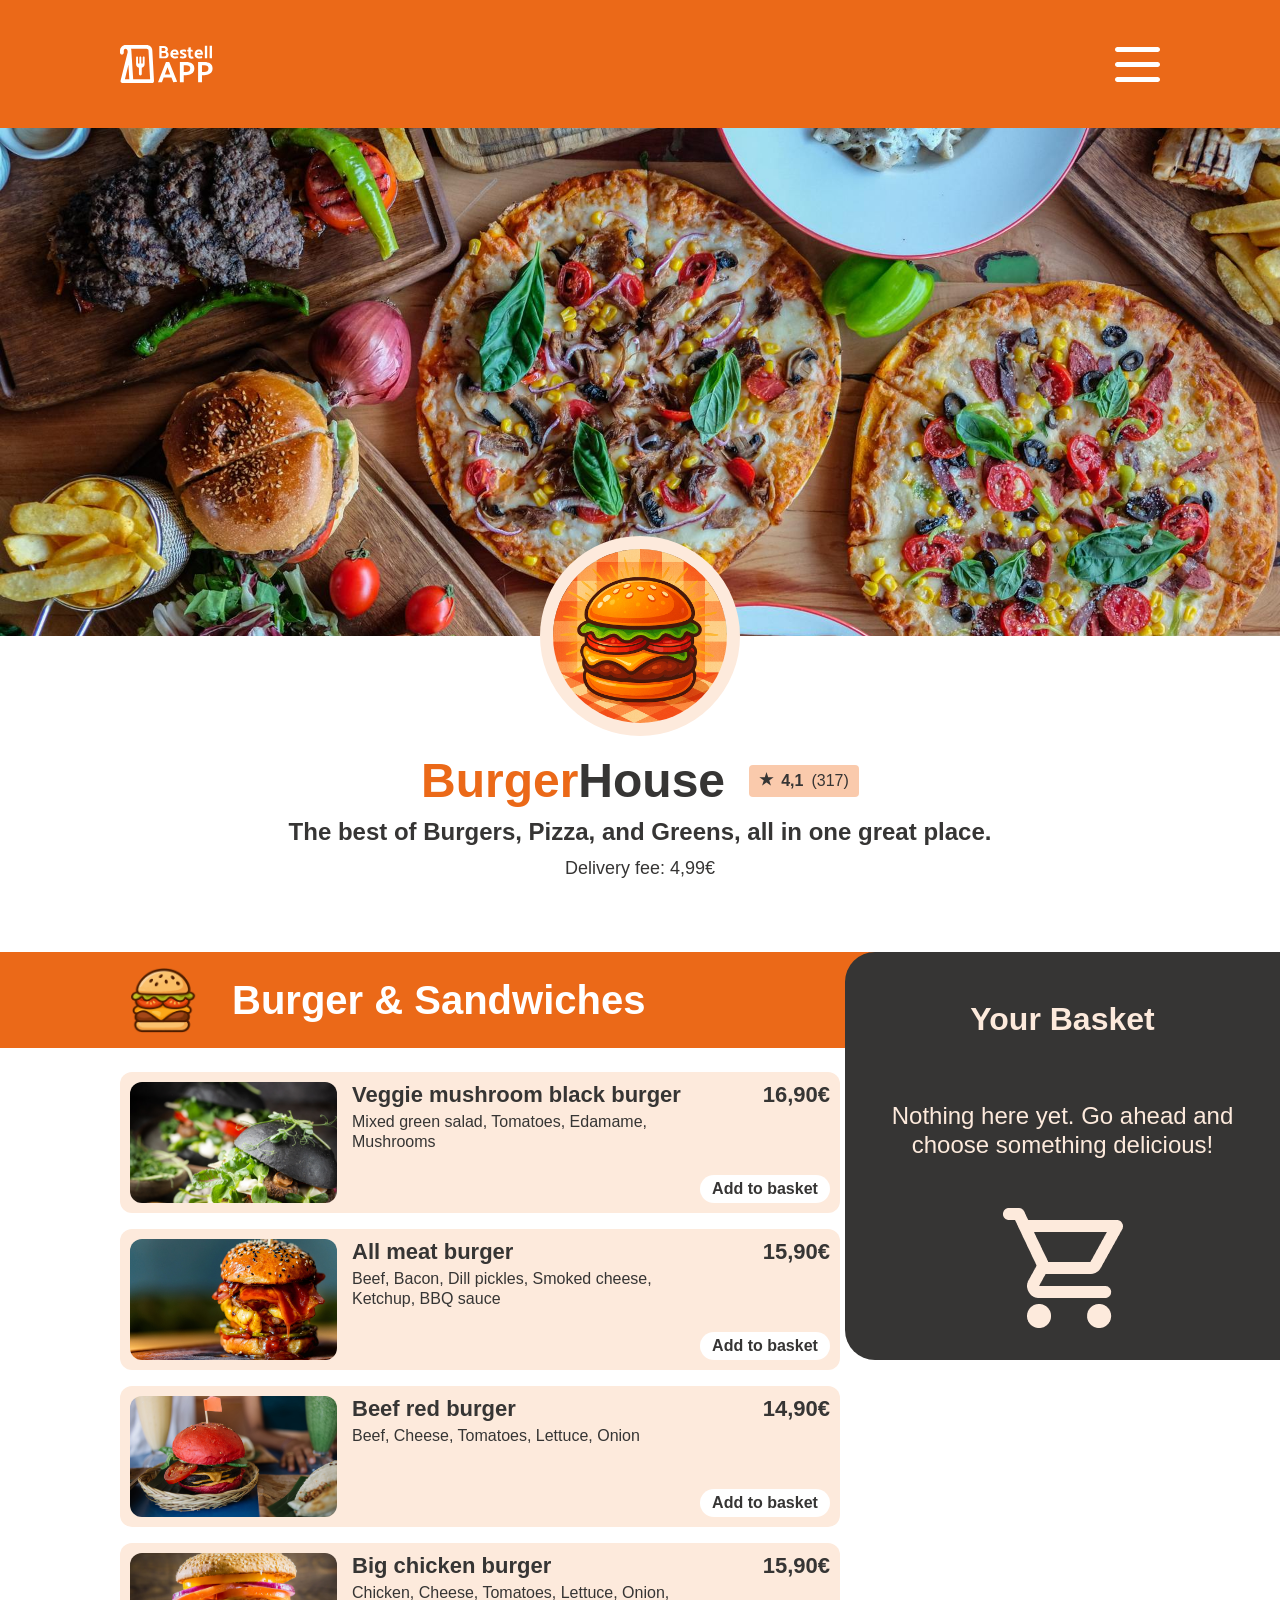
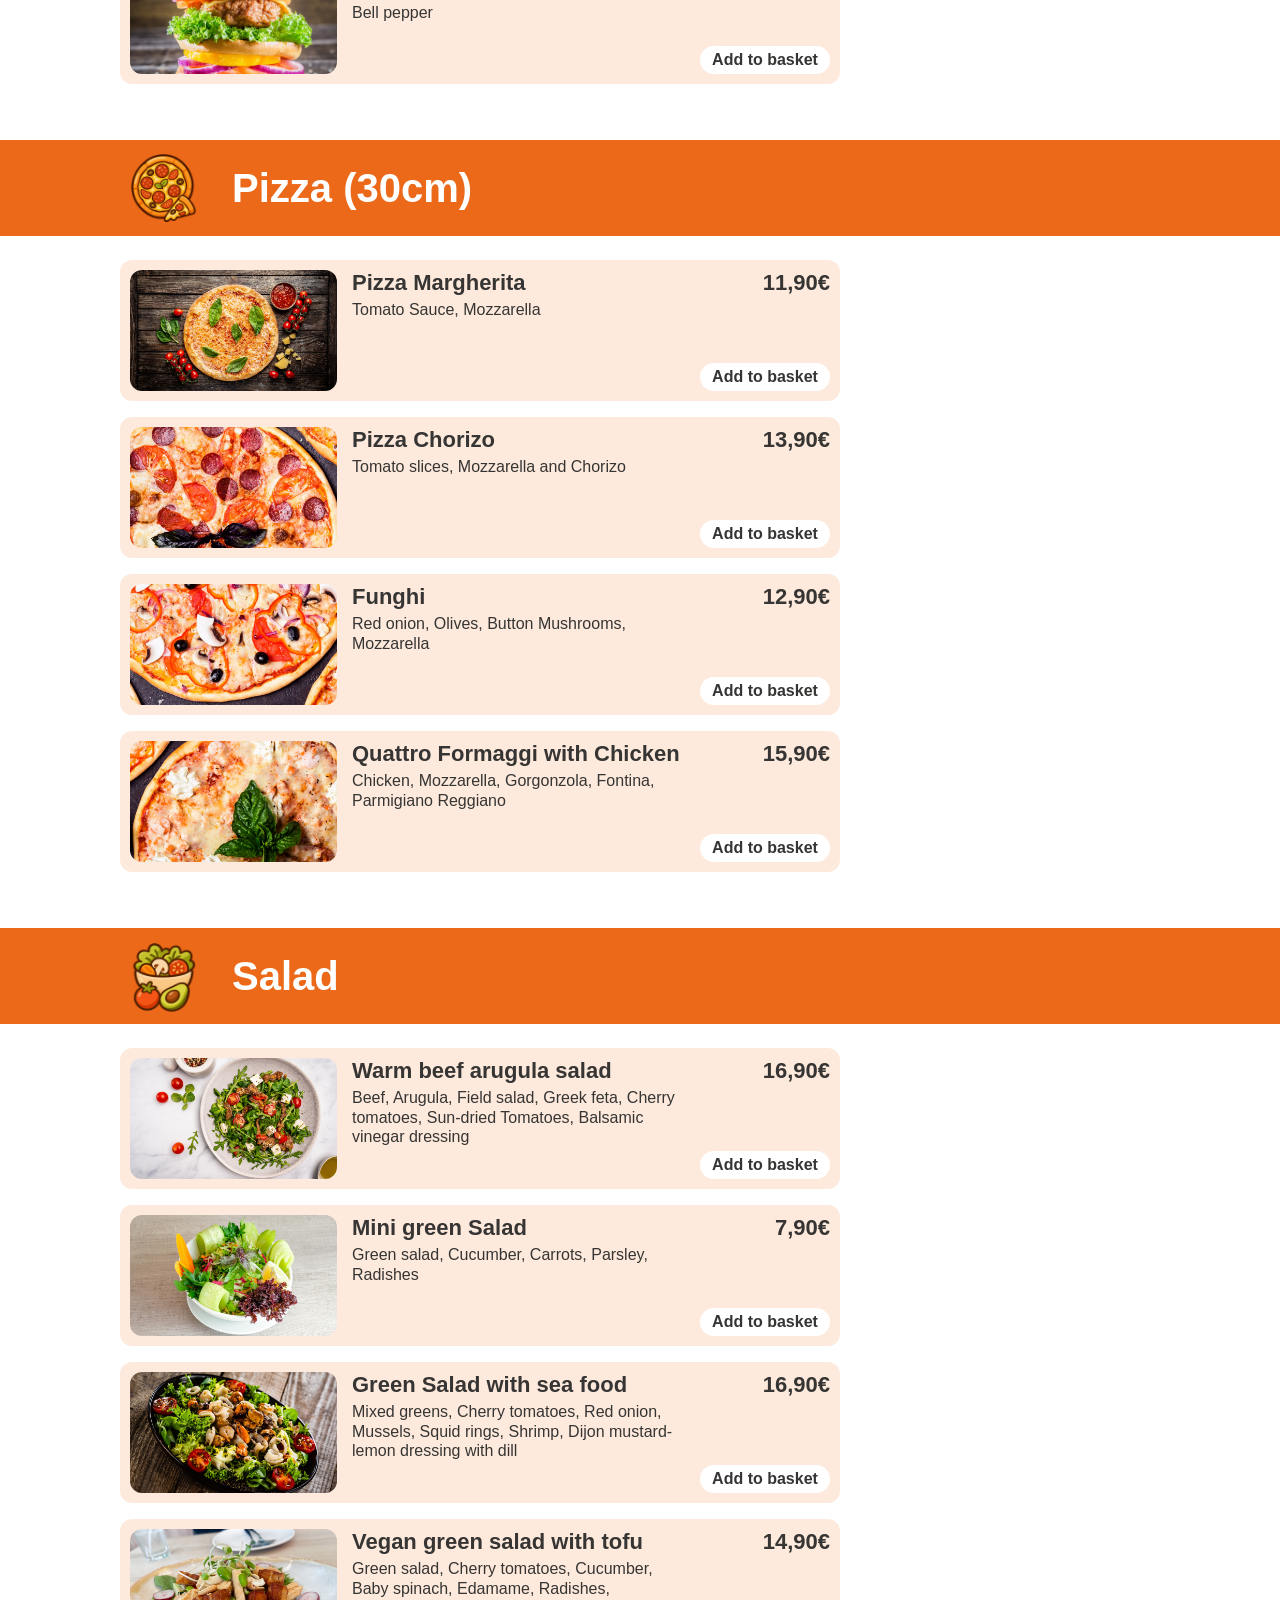
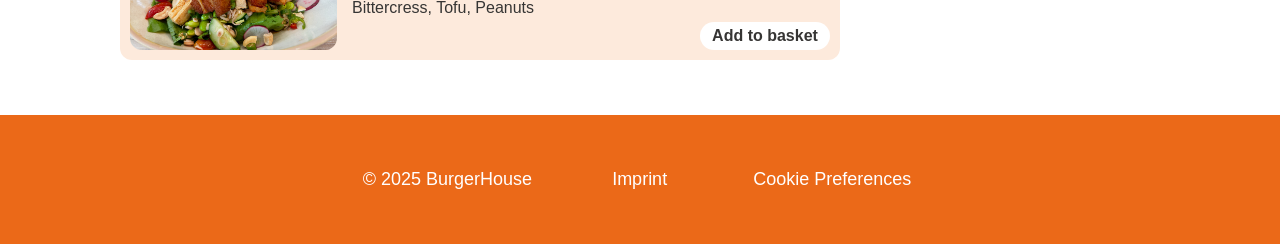
==== commit 21dc19cf: "feat: splited files connected with index.html and script.js changed" ====
--- a/index.html
+++ b/index.html
@@ -25,7 +25,12 @@
 
     <link rel="shortcut icon" href="./assets/icons/Logo 02.svg" type="image/svg">
 
+    <!--SCRIPTS-->
+    <script src="./scripts/basket.js" defer></script>
     <script src="./scripts/db.js" defer></script>
+    <script src="./scripts/mobile-basket.js" defer></script>
+    <script src="./scripts/order-dialog.js" defer></script>
+    <script src="./scripts/storage.js" defer></script>
     <script src="./scripts/template.js" defer></script>
     <script src="./script.js" defer></script>
 </head>
